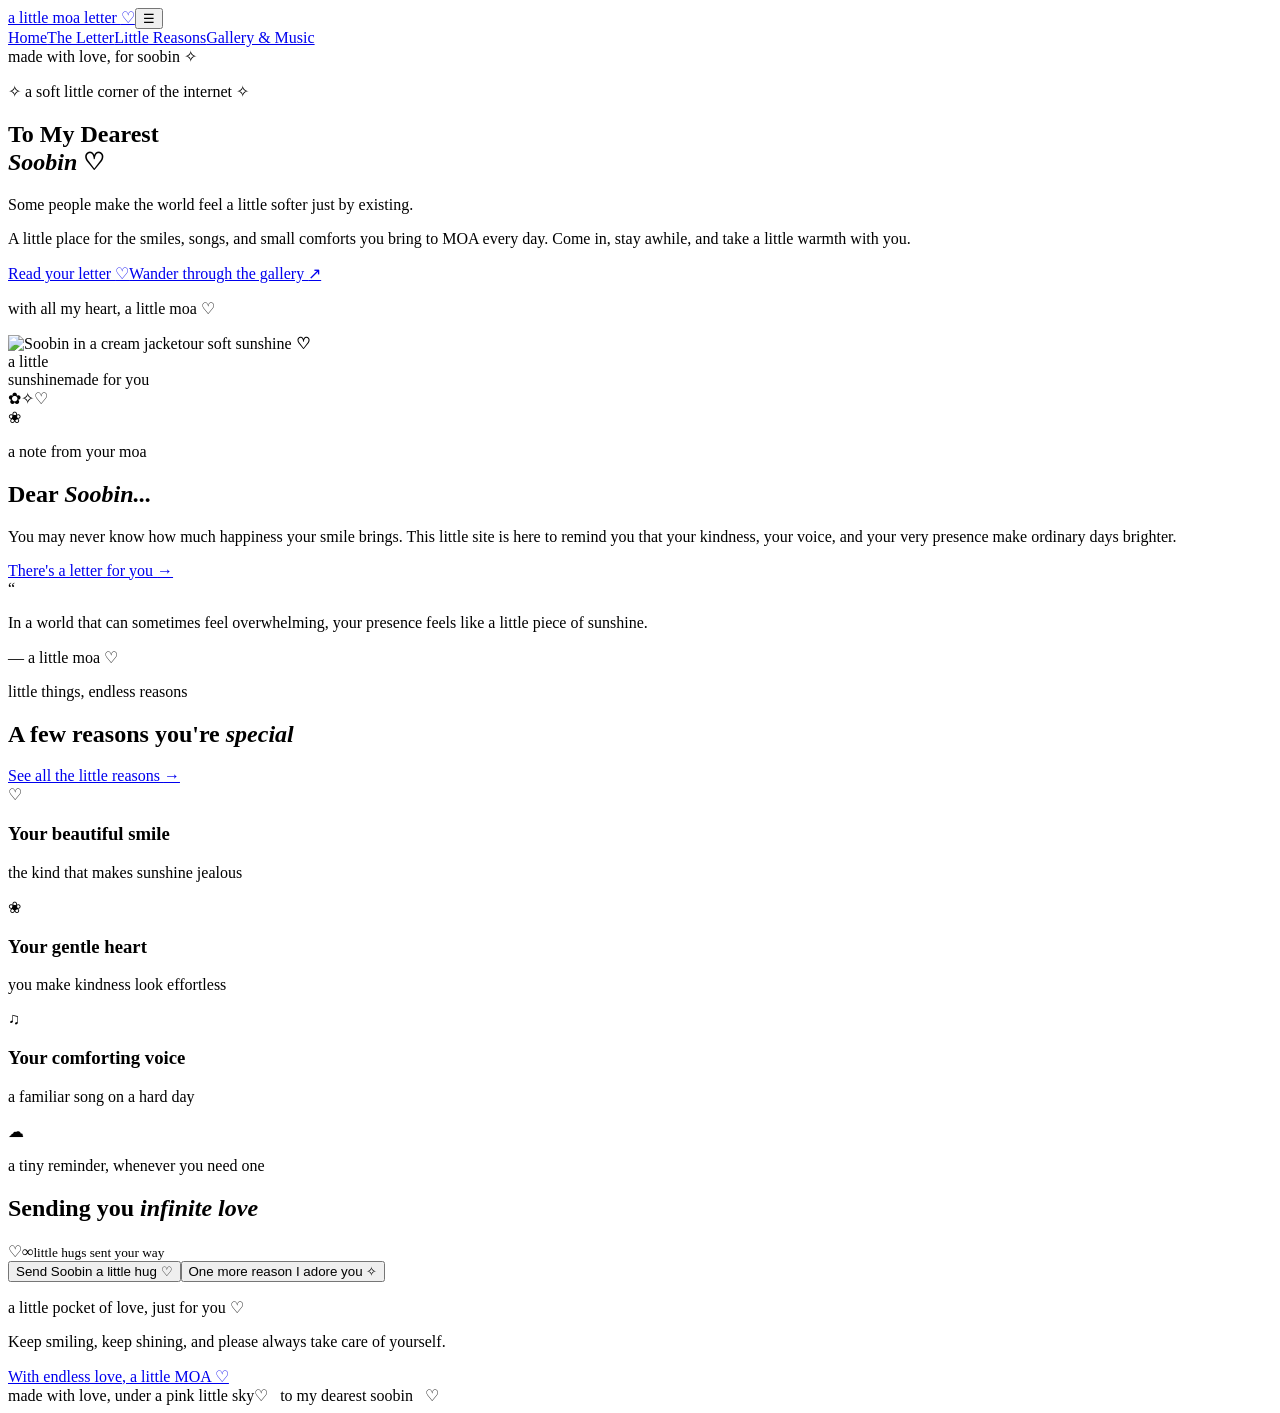
==== index.html @ 0f7c6b86 "Add index.html for Soobin site" ====
<!doctype html>
<html lang="en">
<head>
  <meta charset="utf-8"><meta name="viewport" content="width=device-width, initial-scale=1"><meta name="theme-color" content="#fff8f5">
  <meta name="description" content="A dreamy little corner made with love for Choi Soobin of TXT."><title>To My Dearest Soobin ♡</title>
  <link rel="preconnect" href="https://fonts.googleapis.com"><link rel="preconnect" href="https://fonts.gstatic.com" crossorigin>
  <link href="https://fonts.googleapis.com/css2?family=DM+Sans:wght@400;500;600;700&family=Playfair+Display:ital,wght@0,500;0,600;0,700;1,500;1,600&family=Sacramento&display=swap" rel="stylesheet"><link rel="stylesheet" href="styles.css">
</head>
<body>
  <div class="ambient-stars" aria-hidden="true"></div><div class="floaties" aria-hidden="true"></div>
  <header class="site-header"><a class="wordmark" href="index.html">a little moa letter <span>♡</span></a><button class="menu-toggle" aria-label="Open menu" aria-expanded="false">☰</button><nav class="main-nav"><a class="active" href="index.html">Home</a><a href="letter.html">The Letter</a><a href="reasons.html">Little Reasons</a><a href="gallery.html">Gallery & Music</a></nav><span class="header-note">made with love, for soobin ✧</span></header>
  <main>
    <section class="home-hero">
      <div class="hero-copy reveal"><p class="eyebrow"><span>✧</span> a soft little corner of the internet <span>✧</span></p><h1>To My Dearest<br><em>Soobin</em> <span class="hero-heart">♡</span></h1><p class="hero-lede">Some people make the world feel a little softer just by existing.</p><p class="hero-body">A little place for the smiles, songs, and small comforts you bring to MOA every day. Come in, stay awhile, and take a little warmth with you.</p><div class="hero-actions"><a class="button button-rose" href="letter.html">Read your letter <span>♡</span></a><a class="text-link" href="gallery.html">Wander through the gallery <span>↗</span></a></div><p class="hero-signature">with all my heart, <span>a little moa ♡</span></p></div>
      <div class="hero-art reveal"><div class="hero-halo"></div><div class="hero-photo-frame"><img src="assets/soobin-portrait.png" alt="Soobin in a cream jacket"><span class="frame-caption">our soft sunshine <b>♡</b></span></div><span class="sticker sticker-top">a little<br>sunshine</span><span class="sticker sticker-bottom">made for you<br>✿</span><span class="hero-orbit orbit-one">✧</span><span class="hero-orbit orbit-two">♡</span></div>
      <span class="hero-flower">❀</span>
    </section>

    <section class="welcome-strip"><div><p class="eyebrow">a note from your moa</p><h2>Dear <em>Soobin...</em></h2><p>You may never know how much happiness your smile brings. This little site is here to remind you that your kindness, your voice, and your very presence make ordinary days brighter.</p><a class="under-link" href="letter.html">There's a letter for you <span>→</span></a></div><div class="strip-aside"><span class="quote-mark">“</span><p>In a world that can sometimes feel overwhelming, your presence feels like a little piece of sunshine.</p><span class="quote-by">— a little moa ♡</span></div></section>

    <section class="home-reasons"><div class="section-heading reveal"><p class="eyebrow">little things, endless reasons</p><h2>A few reasons you're <em>special</em></h2><a class="under-link" href="reasons.html">See all the little reasons <span>→</span></a></div><div class="reason-preview"><article class="reason-card reveal"><span class="reason-icon">♡</span><h3>Your beautiful smile</h3><p>the kind that makes sunshine jealous</p></article><article class="reason-card reveal"><span class="reason-icon blue">❀</span><h3>Your gentle heart</h3><p>you make kindness look effortless</p></article><article class="reason-card reveal"><span class="reason-icon lilac">♫</span><h3>Your comforting voice</h3><p>a familiar song on a hard day</p></article></div></section>

    <section class="hug-section"><div class="hug-panel reveal"><span class="hug-cloud">☁</span><p class="eyebrow">a tiny reminder, whenever you need one</p><h2>Sending you <em>infinite love</em></h2><div class="love-counter"><span>♡</span><strong id="loveCount">∞</strong><small>little hugs sent your way</small></div><div class="hug-actions"><button class="button button-rose" id="hugButton">Send Soobin a little hug <span>♡</span></button><button class="button button-outline" id="reasonButton">One more reason I adore you <span>✧</span></button></div><p class="surprise-message" id="surpriseMessage" aria-live="polite">a little pocket of love, just for you ♡</p></div></section>
    <section class="closing-note"><p>Keep smiling, keep shining, and please always take care of yourself.</p><a href="letter.html" class="script-link">With endless love, a little MOA ♡</a></section>
  </main>
  <footer class="site-footer"><span>made with love, under a pink little sky</span><span>♡ &nbsp; to my dearest soobin &nbsp; ♡</span></footer><div class="toast" role="status" aria-live="polite"></div>
  <script src="script.js"></script>
</body></html>
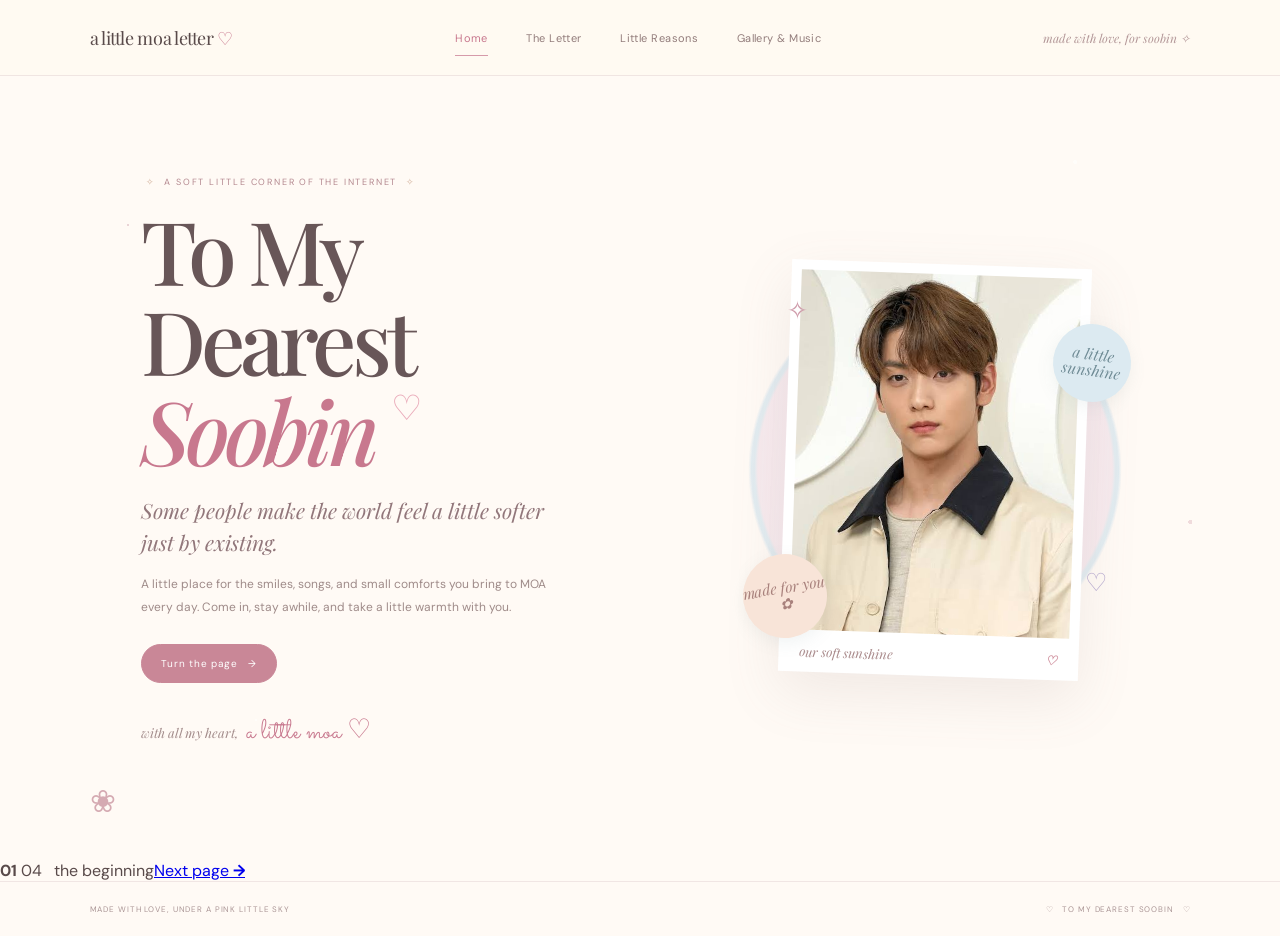
==== commit fcb6c643: "Make index.html part of sequential page flow" ====
--- a/index.html
+++ b/index.html
@@ -9,19 +9,14 @@
 <body>
   <div class="ambient-stars" aria-hidden="true"></div><div class="floaties" aria-hidden="true"></div>
   <header class="site-header"><a class="wordmark" href="index.html">a little moa letter <span>♡</span></a><button class="menu-toggle" aria-label="Open menu" aria-expanded="false">☰</button><nav class="main-nav"><a class="active" href="index.html">Home</a><a href="letter.html">The Letter</a><a href="reasons.html">Little Reasons</a><a href="gallery.html">Gallery & Music</a></nav><span class="header-note">made with love, for soobin ✧</span></header>
-  <main>
+  <main class="home-page">
     <section class="home-hero">
-      <div class="hero-copy reveal"><p class="eyebrow"><span>✧</span> a soft little corner of the internet <span>✧</span></p><h1>To My Dearest<br><em>Soobin</em> <span class="hero-heart">♡</span></h1><p class="hero-lede">Some people make the world feel a little softer just by existing.</p><p class="hero-body">A little place for the smiles, songs, and small comforts you bring to MOA every day. Come in, stay awhile, and take a little warmth with you.</p><div class="hero-actions"><a class="button button-rose" href="letter.html">Read your letter <span>♡</span></a><a class="text-link" href="gallery.html">Wander through the gallery <span>↗</span></a></div><p class="hero-signature">with all my heart, <span>a little moa ♡</span></p></div>
+      <div class="hero-copy reveal"><p class="eyebrow"><span>✧</span> a soft little corner of the internet <span>✧</span></p><h1>To My Dearest<br><em>Soobin</em> <span class="hero-heart">♡</span></h1><p class="hero-lede">Some people make the world feel a little softer just by existing.</p><p class="hero-body">A little place for the smiles, songs, and small comforts you bring to MOA every day. Come in, stay awhile, and take a little warmth with you.</p><div class="hero-actions"><a class="button button-rose" href="letter.html">Turn the page <span>→</span></a></div><p class="hero-signature">with all my heart, <span>a little moa ♡</span></p></div>
       <div class="hero-art reveal"><div class="hero-halo"></div><div class="hero-photo-frame"><img src="assets/soobin-portrait.png" alt="Soobin in a cream jacket"><span class="frame-caption">our soft sunshine <b>♡</b></span></div><span class="sticker sticker-top">a little<br>sunshine</span><span class="sticker sticker-bottom">made for you<br>✿</span><span class="hero-orbit orbit-one">✧</span><span class="hero-orbit orbit-two">♡</span></div>
       <span class="hero-flower">❀</span>
     </section>
 
-    <section class="welcome-strip"><div><p class="eyebrow">a note from your moa</p><h2>Dear <em>Soobin...</em></h2><p>You may never know how much happiness your smile brings. This little site is here to remind you that your kindness, your voice, and your very presence make ordinary days brighter.</p><a class="under-link" href="letter.html">There's a letter for you <span>→</span></a></div><div class="strip-aside"><span class="quote-mark">“</span><p>In a world that can sometimes feel overwhelming, your presence feels like a little piece of sunshine.</p><span class="quote-by">— a little moa ♡</span></div></section>
-
-    <section class="home-reasons"><div class="section-heading reveal"><p class="eyebrow">little things, endless reasons</p><h2>A few reasons you're <em>special</em></h2><a class="under-link" href="reasons.html">See all the little reasons <span>→</span></a></div><div class="reason-preview"><article class="reason-card reveal"><span class="reason-icon">♡</span><h3>Your beautiful smile</h3><p>the kind that makes sunshine jealous</p></article><article class="reason-card reveal"><span class="reason-icon blue">❀</span><h3>Your gentle heart</h3><p>you make kindness look effortless</p></article><article class="reason-card reveal"><span class="reason-icon lilac">♫</span><h3>Your comforting voice</h3><p>a familiar song on a hard day</p></article></div></section>
-
-    <section class="hug-section"><div class="hug-panel reveal"><span class="hug-cloud">☁</span><p class="eyebrow">a tiny reminder, whenever you need one</p><h2>Sending you <em>infinite love</em></h2><div class="love-counter"><span>♡</span><strong id="loveCount">∞</strong><small>little hugs sent your way</small></div><div class="hug-actions"><button class="button button-rose" id="hugButton">Send Soobin a little hug <span>♡</span></button><button class="button button-outline" id="reasonButton">One more reason I adore you <span>✧</span></button></div><p class="surprise-message" id="surpriseMessage" aria-live="polite">a little pocket of love, just for you ♡</p></div></section>
-    <section class="closing-note"><p>Keep smiling, keep shining, and please always take care of yourself.</p><a href="letter.html" class="script-link">With endless love, a little MOA ♡</a></section>
+    <nav class="page-turn" aria-label="Page sequence"><span><strong>01</strong> <i></i> 04 &nbsp; the beginning</span><a href="letter.html">Next page <b>→</b></a></nav>
   </main>
   <footer class="site-footer"><span>made with love, under a pink little sky</span><span>♡ &nbsp; to my dearest soobin &nbsp; ♡</span></footer><div class="toast" role="status" aria-live="polite"></div>
   <script src="script.js"></script>
--- a/styles.css
+++ b/styles.css
@@ -0,0 +1,3 @@
+:root{--ink:#594a4a;--rose:#c8788e;--pink:#e9a9b8;--muted:#9f8887;--cream:#fffaf5;--paper:#fffdfb;--blue:#dceaf1;--lav:#eeeaf5;--line:#f1dfe0;--serif:'Playfair Display',Georgia,serif;--script:'Sacramento',cursive;--sans:'DM Sans',sans-serif}*{box-sizing:border-box}html{scroll-behavior:smooth;scroll-padding-top:85px}body{margin:0;color:var(--ink);font-family:var(--sans);background:var(--cream);overflow-x:hidden}button,a{-webkit-tap-highlight-color:transparent}button{font:inherit}.ambient-stars{position:fixed;inset:0;z-index:-1;pointer-events:none;opacity:.54;background-image:radial-gradient(1px 1px at 10% 25%,#d8b4bd 99%,transparent),radial-gradient(2px 2px at 84% 18%,#fff 99%,transparent),radial-gradient(1px 1px at 72% 74%,#d0c9de 99%,transparent),radial-gradient(1px 1px at 20% 80%,#fff 99%,transparent),radial-gradient(2px 2px at 93% 58%,#e4c0c8 99%,transparent)}.site-header{height:76px;position:sticky;top:0;z-index:20;display:flex;align-items:center;justify-content:space-between;padding:0 clamp(22px,7vw,110px);background:#fffaf2eF;border-bottom:1px solid #f0e5e2;backdrop-filter:blur(14px)}.wordmark{font:18px var(--serif);letter-spacing:-.02em;color:var(--ink);text-decoration:none;white-space:nowrap}.wordmark span{color:var(--rose)}.main-nav{display:flex;align-items:center;gap:clamp(16px,3vw,42px)}.main-nav a{position:relative;text-decoration:none;color:#927c7b;font-size:11px;letter-spacing:.04em;padding:30px 0;transition:color .2s}.main-nav a:hover,.main-nav a.active{color:var(--rose)}.main-nav a.active:after{content:'';position:absolute;bottom:19px;left:0;right:0;height:1px;background:#d69aaa}.header-note{font:italic 12px var(--serif);color:#b39798;white-space:nowrap}.menu-toggle{display:none;border:0;background:none;color:#94747c;font-size:20px}.eyebrow{font-size:9px;letter-spacing:.2em;text-transform:uppercase;color:#b4888f;margin:0 0 17px}.eyebrow span{color:#d2b19b;margin:0 5px}h1,h2,h3,p{margin-top:0}.home-hero{min-height:630px;max-width:1300px;margin:auto;padding:100px clamp(26px,11vw,155px) 95px;display:grid;grid-template-columns:1.1fr .9fr;align-items:center;gap:clamp(30px,7vw,100px);position:relative;overflow:hidden}.hero-copy{position:relative;z-index:2}.hero-copy h1{font:500 clamp(54px,7vw,88px)/1.02 var(--serif);letter-spacing:-.055em;color:#685658;margin:0 0 21px}.hero-copy h1 em{font-weight:500;color:var(--rose)}.hero-heart{font:35px var(--sans);color:var(--pink);vertical-align:top}.hero-lede{font:italic clamp(17px,2vw,21px)/1.5 var(--serif);color:#92777b;max-width:440px;margin:0 0 15px}.hero-body{font-size:12px;line-height:1.9;color:#9f8b89;max-width:420px}.hero-actions{display:flex;align-items:center;gap:24px;flex-wrap:wrap;margin-top:25px}.button{display:inline-flex;align-items:center;justify-content:center;gap:10px;text-decoration:none;border-radius:99px;padding:12px 19px;font-size:10px;letter-spacing:.07em;cursor:pointer;transition:transform .2s,box-shadow .2s,background .2s}.button:hover{transform:translateY(-2px);box-shadow:0 9px 20px #9b727422}.button-rose{background:#c98797;border:1px solid #c98797;color:white}.button-outline{background:#fffaf7;border:1px solid #e7cfd4;color:#95777d}.text-link,.under-link{color:#987c80;text-decoration:none;font-size:10px;letter-spacing:.04em;border-bottom:1px solid #dcc7c9;padding-bottom:4px}.text-link span,.under-link span{color:#c8788e;margin-left:7px}.hero-signature{font:italic 13px var(--serif);color:#a48d8c;margin-top:30px}.hero-signature span{font:27px var(--script);color:#c8788e;margin-left:5px}.hero-art{position:relative;min-height:430px;display:grid;place-items:center}.hero-halo{position:absolute;width:min(36vw,440px);height:min(36vw,440px);min-width:310px;min-height:310px;border-radius:50%;background:radial-gradient(circle,#f7e7eb 0,#f6e8ed 57%,#dfeaf0 58%,#dfeaf0 59%,transparent 60%);opacity:.9}.hero-photo-frame{position:relative;width:min(300px,75%);background:#fff;padding:10px 10px 0;box-shadow:0 20px 55px #90767a20;transform:rotate(2deg)}.hero-photo-frame img{width:100%;height:360px;object-fit:cover;object-position:center 22%;display:block}.frame-caption{height:42px;display:flex;justify-content:space-between;align-items:center;padding:0 11px;color:#a98a8b;font:italic 13px var(--serif)}.frame-caption b{color:#d296a3}.sticker{position:absolute;z-index:2;display:grid;place-content:center;text-align:center;border-radius:50%;font:italic 15px/1.05 var(--serif);box-shadow:0 5px 17px #6f90911b}.sticker-top{right:2%;top:16%;width:78px;height:78px;background:#dceaf1;color:#708c96;transform:rotate(8deg)}.sticker-bottom{bottom:11%;left:3%;width:84px;height:84px;background:#f8e4d8;color:#a8817c;transform:rotate(-9deg)}.hero-orbit{position:absolute;font-size:25px;color:#cf9baa}.orbit-one{top:9%;left:14%}.orbit-two{right:8%;bottom:20%;color:#b2a5cb}.hero-flower{position:absolute;bottom:38px;left:7%;font-size:31px;color:#d5aab2}.welcome-strip{display:grid;grid-template-columns:1.1fr .9fr;gap:clamp(30px,9vw,140px);align-items:center;padding:85px clamp(26px,15vw,210px);background:#f8edf0}.welcome-strip h2{font:500 clamp(39px,5vw,54px) var(--serif);margin:0 0 12px}.welcome-strip h2 em,.section-heading h2 em,.hug-panel h2 em,.playlist-intro h2 em{font-weight:500;color:var(--rose)}.welcome-strip>div:first-child>p:not(.eyebrow){font:italic 15px/1.8 var(--serif);color:#927f80;max-width:520px}.under-link{display:inline-block;margin-top:8px}.strip-aside{max-width:400px;border-left:1px solid #dfbdc5;padding:11px 0 11px 27px;position:relative}.quote-mark{font:55px var(--serif);color:#d4a1ad;line-height:.5}.strip-aside p{font:italic 20px/1.55 var(--serif);color:#836e72;margin:7px 0 12px}.quote-by{font:italic 12px var(--serif);color:#ad8d91}.home-reasons{padding:100px clamp(26px,12vw,170px) 110px;max-width:1400px;margin:auto}.section-heading{text-align:center;margin-bottom:38px}.section-heading h2{font:500 clamp(36px,4.8vw,52px) var(--serif);margin:0 0 9px}.section-heading .under-link{margin-top:9px}.reason-preview{display:grid;grid-template-columns:repeat(3,1fr);gap:16px}.reason-card{background:#fffdfb;border:1px solid #f1e6e3;padding:30px 20px 26px;text-align:center;min-height:170px;transition:transform .3s,box-shadow .3s}.reason-card:hover{transform:translateY(-5px);box-shadow:0 15px 35px #997d8015}.reason-icon{display:grid;place-items:center;margin:0 auto 14px;width:38px;height:38px;border-radius:50%;background:#fbecf0;color:#c58392;font-size:18px}.reason-icon.blue{background:#eaf2f4;color:#89a9b1}.reason-icon.lilac{background:#f0edf6;color:#a296bd}.reason-icon.peach{background:#fbefe7;color:#c5917d}.reason-card h3,.reason-card h2{font:500 19px var(--serif);margin:0 0 8px}.reason-card p{font-size:11px;line-height:1.6;color:#a48e8e;margin:0}.hug-section{padding:18px clamp(22px,10vw,145px) 96px}.hug-panel{position:relative;text-align:center;background:#f6e8eb;padding:62px 24px 48px;overflow:hidden;max-width:1100px;margin:auto}.hug-panel:before,.hug-panel:after{content:'✧';position:absolute;color:#d0a6ad;font-size:24px;top:27px;left:12%}.hug-panel:after{content:'♡';left:auto;right:13%;top:auto;bottom:30px}.hug-cloud{position:absolute;top:15px;right:30%;font-size:25px;color:#b4cbd3;opacity:.75}.hug-panel h2{font:500 clamp(36px,4.8vw,52px) var(--serif);margin:0 0 18px}.love-counter{display:flex;align-items:center;justify-content:center;gap:10px;color:#a38083}.love-counter>span{color:#d893a2;font-size:20px}.love-counter strong{font:italic 23px var(--serif);color:#b56e80}.love-counter small{font:italic 12px var(--serif)}.hug-actions{display:flex;justify-content:center;flex-wrap:wrap;gap:10px;margin-top:22px}.surprise-message{min-height:20px;margin:17px 0 0;font:italic 15px var(--serif);color:#997c80}.closing-note{text-align:center;padding:45px 20px 72px;background:#fffaf5}.closing-note>p{font:italic 18px var(--serif);color:#8e777b;margin-bottom:7px}.script-link{font:30px var(--script);color:#bd7c8b;text-decoration:none}.site-footer{display:flex;justify-content:space-between;padding:22px clamp(22px,7vw,110px);border-top:1px solid #f1e6e4;background:#fffaf5;color:#ab9696;font-size:8px;letter-spacing:.11em;text-transform:uppercase}.inner-page{max-width:1120px;margin:0 auto;padding:80px clamp(22px,7vw,90px) 100px;min-height:calc(100vh - 140px)}.page-intro{text-align:center;margin:0 auto 42px}.page-intro .eyebrow{margin-bottom:12px}.page-intro h1{font:500 clamp(40px,5.5vw,62px)/1.1 var(--serif);letter-spacing:-.04em;color:#685658;margin:0 0 10px}.page-intro h1 em{font-weight:500;color:var(--rose)}.page-intro>p:last-child{font:italic 14px var(--serif);color:#a38b8d;margin:0}.letter-page{max-width:1000px}.letter-paper{max-width:800px;margin:0 auto;background:#fffdfb;padding:53px clamp(35px,8vw,95px) 57px;position:relative;box-shadow:0 20px 60px #b8869415;border:1px solid #f5e8e6}.paper-border{position:absolute;inset:12px;border:1px solid #f5e9e5;pointer-events:none}.letter-meta{display:flex;justify-content:space-between;font-size:9px;letter-spacing:.13em;text-transform:uppercase;color:#b38c91;padding-bottom:17px;border-bottom:1px solid #f2e4e1;position:relative}.letter-copy{position:relative}.letter-copy p{font:italic 15px/1.9 var(--serif);color:#78686a;margin:17px 0}.letter-copy .letter-signoff{padding-top:5px}.letter-signoff span:first-child{display:inline-block;margin-top:8px}.letter-signoff .script-link{font-size:28px}.letter-stamp{position:absolute;right:38px;bottom:34px;border:1px solid #ecced4;width:58px;height:58px;border-radius:50%;display:grid;place-content:center;text-align:center;color:#cf9aa6;font:italic 11px var(--serif);transform:rotate(-12deg)}.letter-flower{position:absolute;left:31px;bottom:34px;color:#c5d2d5;font-size:22px}.page-next{max-width:800px;margin:28px auto 0;display:flex;align-items:center;justify-content:space-between;color:#ad9294;font:italic 12px var(--serif)}.reasons-page{max-width:1160px}.reasons-grid{display:grid;grid-template-columns:repeat(3,1fr);gap:15px}.reasons-grid .reason-card{min-height:205px;padding:31px 22px}.reasons-grid .reason-card h2{font-size:20px}.reasons-grid .reason-card p{max-width:250px;margin:auto;font-size:12px}.reasons-surprise{margin:45px auto 0;text-align:center;background:#f8edf0;padding:26px 20px;max-width:660px}.reasons-surprise>span{font-size:23px;color:#ce9aa5}.reasons-surprise p{font:italic 16px var(--serif);color:#907a7e;margin:8px 0 15px}.reasons-page .page-next{margin-top:38px}.gallery-page{max-width:1200px}.gallery-page .page-intro{margin-bottom:38px}.gallery-grid{max-width:940px;margin:auto;display:grid;grid-template-columns:1fr .83fr 1fr;align-items:center;gap:50px}.polaroid{margin:0;background:#fff;padding:12px 12px 0;box-shadow:0 16px 30px #705c5b1c;position:relative}.polaroid-tall{transform:rotate(-4deg);margin-top:10px}.polaroid-mid{transform:rotate(3deg);margin-top:-45px}.polaroid-short{transform:rotate(-2deg);margin-top:28px}.polaroid-image{height:290px;overflow:hidden;background:#f6e7e9}.polaroid img{width:100%;height:100%;object-fit:cover;display:block;transition:transform .7s}.polaroid:hover img{transform:scale(1.04)}.polaroid-tall img{object-position:center 30%}.polaroid-mid img{object-position:center 26%}.polaroid-short img{object-position:center 25%}.polaroid figcaption{height:47px;display:flex;justify-content:space-between;align-items:center;padding:0 5px;color:#8d7778;font:italic 14px var(--serif)}.polaroid figcaption span{color:#d296a3}.tape{position:absolute;top:-10px;left:40%;width:60px;height:20px;background:#edd4d080;transform:rotate(-4deg)}.image-credit{text-align:center;font:italic 11px var(--serif);color:#aa9291;margin:27px 0 0}.playlist-section{display:grid;grid-template-columns:.85fr 1fr;gap:85px;align-items:center;padding:100px 0 30px;max-width:940px;margin:auto}.playlist-intro{position:relative}.playlist-intro h2{font:500 clamp(38px,4.5vw,54px)/1.1 var(--serif);letter-spacing:-.04em;margin:0 0 17px}.playlist-intro>p:not(.eyebrow){font-size:12px;line-height:1.9;color:#9e8989;max-width:330px}.playlist-flower{position:absolute;font-size:30px;right:13%;bottom:20px;color:#d5adb5}.player-card{background:#fff;border:1px solid #f2e5e4;padding:23px 26px 19px;box-shadow:0 20px 55px #917b7914}.player-top{display:flex;justify-content:space-between;font-size:8px;text-transform:uppercase;letter-spacing:.13em;color:#ae9293;border-bottom:1px solid #f3e9e7;padding-bottom:14px}.now-playing{display:flex;gap:17px;align-items:center;padding:19px 0 12px}.album-art{height:84px;width:84px;flex:none;background:linear-gradient(145deg,#f8dce3,#cce1e9);display:flex;flex-direction:column;align-items:center;justify-content:center;color:#fff;border-radius:2px;box-shadow:0 7px 15px #b69d9c30}.album-art span{font-size:13px}.album-art b{font:italic 16px/1.05 var(--serif);text-align:center}.now-label{font-size:8px;letter-spacing:.13em;text-transform:uppercase;color:#b89999;margin:0 0 6px}.now-playing h3{font:500 22px var(--serif);margin:0 0 5px}.now-playing div:last-child>p:last-child{font-size:8px;letter-spacing:.12em;color:#a48e8e;margin:0}.player-controls{display:flex;justify-content:center;align-items:center;gap:25px;padding:8px 0}.player-controls button{border:0;background:none;color:#a17d82;font:27px var(--serif);cursor:pointer}.player-controls .play-button{height:36px;width:36px;border-radius:50%;background:#f3dce2;color:#9e6877;font:13px var(--sans)}.volume{margin-left:auto;color:#b39b9c;font-size:16px}.track-list{list-style:none;padding:0;margin:8px 0 0;border-top:1px solid #f4e9e7}.track-list li{display:flex;align-items:center;justify-content:space-between;padding:10px 2px;border-bottom:1px solid #f6efed;color:#887476;font-size:10px;cursor:pointer;transition:color .2s}.track-list li:hover,.track-list li.active{color:#c8788e}.track-list small{color:#b9a4a3;font-size:9px}.player-foot{text-align:center;color:#b69d9e;font:italic 9px var(--serif);margin:12px 0 0}.gallery-page .page-next{margin-top:54px}.toast{position:fixed;bottom:24px;left:50%;transform:translate(-50%,20px);background:#fffdfb;border:1px solid #eedcdf;color:#a46f7c;padding:12px 20px;border-radius:99px;box-shadow:0 9px 25px #85666825;font:italic 14px var(--serif);opacity:0;pointer-events:none;transition:all .3s;z-index:40}.toast.show{opacity:1;transform:translate(-50%,0)}.floaties{position:fixed;inset:0;pointer-events:none;z-index:30;overflow:hidden}.floaty{position:absolute;bottom:-40px;animation:floatUp var(--duration,5s) ease-out forwards;opacity:0;color:var(--float-color,#d996a5);font-size:var(--size,18px);text-shadow:0 2px 7px #d990a333}@keyframes floatUp{0%{transform:translateY(0) rotate(0);opacity:0}15%{opacity:.9}85%{opacity:.7}100%{transform:translateY(-105vh) rotate(35deg);opacity:0}}.reveal{opacity:0;transform:translateY(18px);transition:opacity .7s ease,transform .7s ease}.reveal.visible{opacity:1;transform:translateY(0)}
+@media(max-width:900px){.site-header{padding:0 5vw}.header-note{display:none}.home-hero{padding:78px 8vw;gap:25px}.hero-art{min-height:380px}.hero-photo-frame img{height:325px}.gallery-grid{gap:25px}.polaroid-image{height:250px}.playlist-section{gap:40px}.inner-page{padding-top:65px}}@media(max-width:650px){.site-header{height:64px;padding:0 6vw}.wordmark{font-size:16px}.menu-toggle{display:block}.main-nav{display:none;position:absolute;top:63px;left:0;right:0;padding:12px 7vw 20px;background:#fffaf5;box-shadow:0 14px 25px #81666a16;flex-direction:column;gap:0;align-items:stretch}.main-nav.open{display:flex}.main-nav a{padding:13px 0;border-bottom:1px solid #f1e6e4;font-size:12px}.main-nav a.active:after{display:none}.home-hero{min-height:unset;grid-template-columns:1fr;padding:65px 8vw 72px;text-align:center;gap:28px}.hero-copy h1{font-size:clamp(51px,14vw,68px)}.hero-lede,.hero-body{margin-left:auto;margin-right:auto}.hero-actions{justify-content:center;gap:16px}.hero-signature{margin-top:21px}.hero-art{min-height:350px;grid-row:1}.hero-halo{width:320px;height:320px;min-width:0;min-height:0}.hero-photo-frame{width:230px}.hero-photo-frame img{height:275px}.sticker-top{right:4%;top:11%;width:68px;height:68px;font-size:13px}.sticker-bottom{left:4%;bottom:8%;width:70px;height:70px;font-size:13px}.welcome-strip{grid-template-columns:1fr;padding:62px 9vw;gap:35px}.welcome-strip>div:first-child{text-align:center}.strip-aside{margin:auto}.home-reasons{padding:70px 7vw}.reason-preview{grid-template-columns:1fr;gap:10px}.reason-preview .reason-card{min-height:0;padding:20px}.hug-section{padding:0 6vw 65px}.hug-panel{padding:55px 18px 42px}.hug-actions{flex-direction:column;align-items:center}.hug-actions .button{width:min(100%,310px)}.site-footer{padding:18px 6vw;gap:10px;align-items:center;font-size:7px}.site-footer span:last-child{text-align:right}.inner-page{padding:57px 6vw 75px}.page-intro{margin-bottom:32px}.letter-paper{padding:40px 27px 48px}.letter-meta{font-size:7px}.letter-copy p{font-size:14px;line-height:1.75;margin:14px 0}.letter-stamp{width:45px;height:45px;right:18px;bottom:17px;font-size:9px}.letter-flower{left:16px;bottom:18px;font-size:18px}.page-next{gap:12px;font-size:10px}.page-next .button{white-space:nowrap;padding:10px 13px;font-size:8px}.reasons-grid{grid-template-columns:repeat(2,1fr);gap:10px}.reasons-grid .reason-card{padding:22px 12px;min-height:180px}.reasons-grid .reason-card h2{font-size:16px}.reasons-grid .reason-card p{font-size:10px}.reasons-surprise{margin-top:28px}.gallery-grid{grid-template-columns:1fr 1fr;gap:22px 17px}.polaroid-image{height:205px}.polaroid{padding:8px 8px 0}.polaroid figcaption{height:39px;font-size:11px}.polaroid-mid{margin-top:22px}.polaroid-short{grid-column:1/3;width:63%;justify-self:center;margin-top:-6px}.polaroid-short .polaroid-image{height:230px}.playlist-section{grid-template-columns:1fr;gap:25px;padding-top:70px}.playlist-intro{text-align:center}.playlist-intro>p:not(.eyebrow){margin:0 auto}.playlist-flower{right:7%;bottom:-15px}.player-card{padding:19px}.gallery-page .page-next{margin-top:35px}}@media(prefers-reduced-motion:reduce){*,*:before,*:after{scroll-behavior:auto!important;animation-duration:.01ms!important;animation-iteration-count:1!important;transition-duration:.01ms!important}.reveal{opacity:1;transform:none}}
+
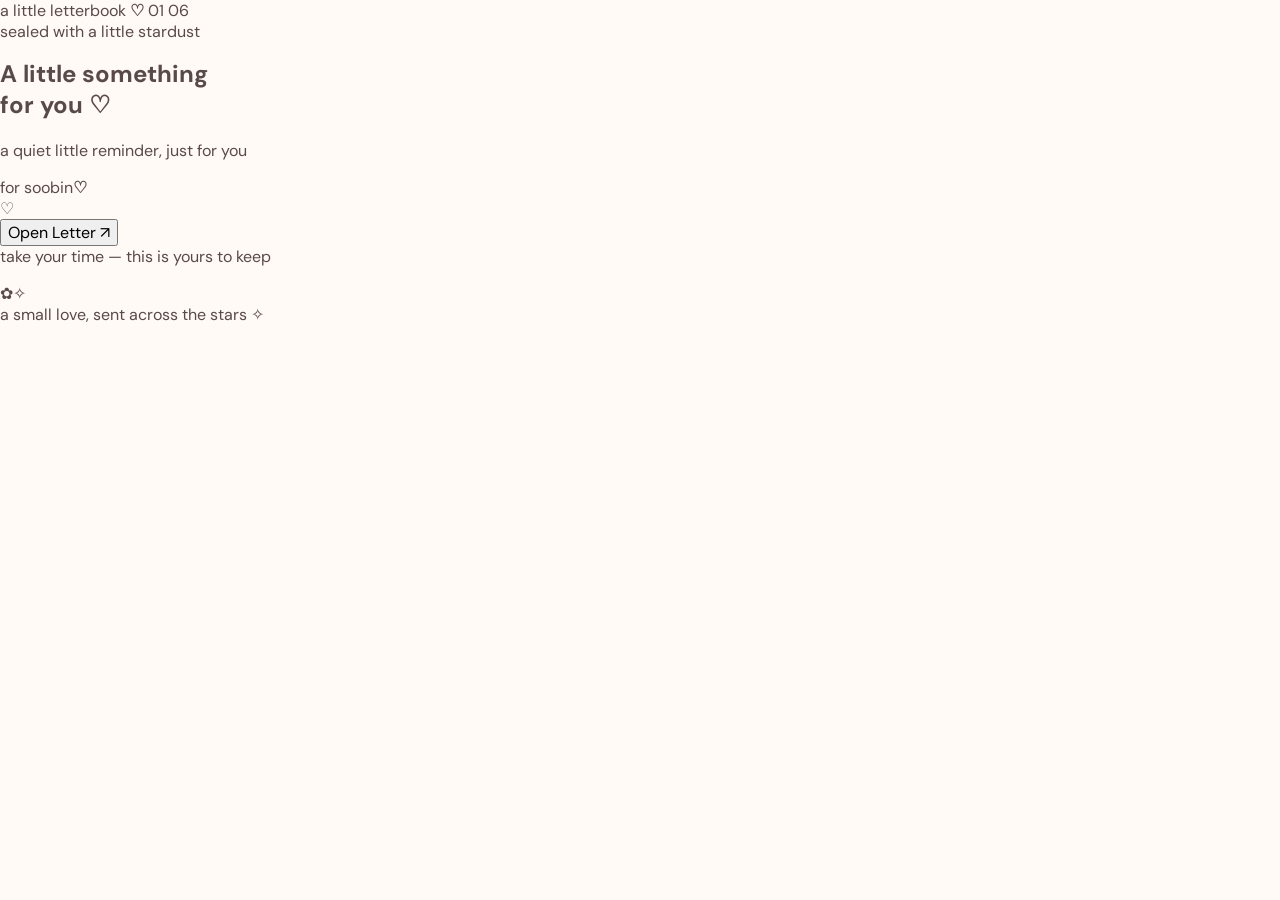
==== commit 2773c079: "Create six-page letterbook: index.html" ====
--- a/index.html
+++ b/index.html
@@ -1,24 +1,140 @@
 <!doctype html>
 <html lang="en">
 <head>
-  <meta charset="utf-8"><meta name="viewport" content="width=device-width, initial-scale=1"><meta name="theme-color" content="#fff8f5">
-  <meta name="description" content="A dreamy little corner made with love for Choi Soobin of TXT."><title>To My Dearest Soobin ♡</title>
-  <link rel="preconnect" href="https://fonts.googleapis.com"><link rel="preconnect" href="https://fonts.gstatic.com" crossorigin>
-  <link href="https://fonts.googleapis.com/css2?family=DM+Sans:wght@400;500;600;700&family=Playfair+Display:ital,wght@0,500;0,600;0,700;1,500;1,600&family=Sacramento&display=swap" rel="stylesheet"><link rel="stylesheet" href="styles.css">
+  <meta charset="utf-8">
+  <meta name="viewport" content="width=device-width, initial-scale=1, viewport-fit=cover">
+  <meta name="theme-color" content="#f9edf1">
+  <meta name="description" content="A little six-page love letter for Soobin, made with love by a MOA.">
+  <title>A Little Letterbook for Soobin ♡</title>
+  <link rel="preconnect" href="https://fonts.googleapis.com">
+  <link rel="preconnect" href="https://fonts.gstatic.com" crossorigin>
+  <link href="https://fonts.googleapis.com/css2?family=DM+Sans:wght@400;500;600&family=Playfair+Display:ital,wght@0,500;0,600;1,500;1,600&family=Sacramento&display=swap" rel="stylesheet">
+  <link rel="stylesheet" href="styles.css">
 </head>
 <body>
-  <div class="ambient-stars" aria-hidden="true"></div><div class="floaties" aria-hidden="true"></div>
-  <header class="site-header"><a class="wordmark" href="index.html">a little moa letter <span>♡</span></a><button class="menu-toggle" aria-label="Open menu" aria-expanded="false">☰</button><nav class="main-nav"><a class="active" href="index.html">Home</a><a href="letter.html">The Letter</a><a href="reasons.html">Little Reasons</a><a href="gallery.html">Gallery & Music</a></nav><span class="header-note">made with love, for soobin ✧</span></header>
-  <main class="home-page">
-    <section class="home-hero">
-      <div class="hero-copy reveal"><p class="eyebrow"><span>✧</span> a soft little corner of the internet <span>✧</span></p><h1>To My Dearest<br><em>Soobin</em> <span class="hero-heart">♡</span></h1><p class="hero-lede">Some people make the world feel a little softer just by existing.</p><p class="hero-body">A little place for the smiles, songs, and small comforts you bring to MOA every day. Come in, stay awhile, and take a little warmth with you.</p><div class="hero-actions"><a class="button button-rose" href="letter.html">Turn the page <span>→</span></a></div><p class="hero-signature">with all my heart, <span>a little moa ♡</span></p></div>
-      <div class="hero-art reveal"><div class="hero-halo"></div><div class="hero-photo-frame"><img src="assets/soobin-portrait.png" alt="Soobin in a cream jacket"><span class="frame-caption">our soft sunshine <b>♡</b></span></div><span class="sticker sticker-top">a little<br>sunshine</span><span class="sticker sticker-bottom">made for you<br>✿</span><span class="hero-orbit orbit-one">✧</span><span class="hero-orbit orbit-two">♡</span></div>
-      <span class="hero-flower">❀</span>
-    </section>
+  <main class="letterbook" id="letterbook">
+    <div class="sky-glow" aria-hidden="true"></div>
+    <div class="starfield" aria-hidden="true"></div>
+    <div class="floating-hearts" id="floatingHearts" aria-hidden="true"></div>
+    <header class="book-chrome">
+      <span class="book-mark">a little letterbook <b>♡</b></span>
+      <span class="page-count" id="pageCount">01 <i></i> 06</span>
+    </header>
 
-    <nav class="page-turn" aria-label="Page sequence"><span><strong>01</strong> <i></i> 04 &nbsp; the beginning</span><a href="letter.html">Next page <b>→</b></a></nav>
+    <div class="book-stage" id="bookStage" aria-live="polite">
+      <section class="book-page envelope-page active" id="page-1" aria-label="The Envelope">
+        <div class="cover-copy">
+          <p class="tiny-heading">sealed with a little stardust</p>
+          <h1>A little something<br>for you <span>♡</span></h1>
+          <p class="cover-note">a quiet little reminder, just for you</p>
+        </div>
+        <div class="envelope-wrap">
+          <div class="envelope-shadow"></div>
+          <div class="envelope" id="envelope" aria-hidden="true">
+            <div class="letter-slip"><span>for soobin</span><b>♡</b></div>
+            <div class="envelope-back"></div>
+            <div class="envelope-front"></div>
+            <div class="envelope-flap"></div>
+            <div class="wax-seal">♡</div>
+          </div>
+        </div>
+        <button class="primary-button open-button" id="openLetter">Open Letter <span>↗</span></button>
+        <p class="cover-footnote">take your time — this is yours to keep</p>
+        <span class="cover-flower flower-left">✿</span><span class="cover-flower flower-right">✧</span>
+      </section>
+
+      <section class="book-page paper-page" id="page-2" aria-label="The Beginning" aria-hidden="true" hidden>
+        <div class="paper-sheet">
+          <div class="paper-frame"></div><span class="paper-flower flower-top">❀</span><span class="paper-sparkle sparkle-side">✧</span>
+          <div class="paper-copy">
+            <p class="page-kicker">page one · the beginning</p>
+            <h2>Dear <em>Soobin,</em></h2>
+            <div class="handwriting">
+              <p>I hope this finds you in a soft, unhurried moment, with a warm drink nearby and nowhere you need to be for just a little while.</p>
+              <p>I made this tiny letterbook to leave a little warmth with you. Think of each page as a small pressed flower: a gentle thing to find on an ordinary day.</p>
+              <p>There is no need to read quickly. Turn the pages whenever you're ready. Every word was written with care, and with a grateful heart.</p>
+            </div>
+            <div class="letter-signature"><span>with a little love,</span><b>a MOA ♡</b></div>
+          </div>
+        </div>
+        <div class="page-controls"><button class="quiet-button" data-prev>← Previous Page</button><button class="next-button" data-next>Turn Page <span>→</span></button></div>
+      </section>
+
+      <section class="book-page paper-page" id="page-3" aria-label="My Feelings" aria-hidden="true" hidden>
+        <div class="paper-sheet paper-rose">
+          <div class="paper-frame"></div><span class="paper-flower flower-top">✿</span><span class="paper-sparkle sparkle-side">♡</span>
+          <div class="paper-copy">
+            <p class="page-kicker">page two · my feelings</p>
+            <h2>A little piece<br>of <em>sunshine</em></h2>
+            <div class="handwriting">
+              <p>You may never know how much happiness your smile brings. It has a lovely way of making a long day feel lighter, like someone opened the curtains and let morning in.</p>
+              <p>In a world that can sometimes feel overwhelming, your presence feels like a little piece of sunshine. Your gentle words, your laughter, and the care you show the people around you make the world feel kinder.</p>
+              <p>Even from far away, you make someone's ordinary days a little more beautiful. I hope you feel a bit of that love coming back to you today.</p>
+            </div>
+            <div class="letter-signature"><span>kept close, always</span><b>♡</b></div>
+          </div>
+        </div>
+        <div class="page-controls"><button class="quiet-button" data-prev>← Previous Page</button><button class="next-button" data-next>Turn Page <span>→</span></button></div>
+      </section>
+
+      <section class="book-page paper-page" id="page-4" aria-label="Things I Adore" aria-hidden="true" hidden>
+        <div class="paper-sheet paper-blue">
+          <div class="paper-frame"></div><span class="paper-flower flower-top">❀</span><span class="paper-sparkle sparkle-side">✧</span>
+          <div class="paper-copy reasons-copy">
+            <p class="page-kicker">page three · things i adore</p>
+            <h2>Little reasons,<br><em>endless love</em></h2>
+            <div class="adore-list">
+              <p><span>♡</span> Your beautiful, day-brightening smile</p>
+              <p><span>✿</span> Your gentle heart and thoughtful ways</p>
+              <p><span>♫</span> Your comforting voice and adorable laugh</p>
+              <p><span>✧</span> The kindness you bring to your leadership</p>
+              <p><span>☁</span> The happiness you give to MOA</p>
+            </div>
+            <p class="small-note">And a thousand little things I couldn't fit on one page.</p>
+            <div class="letter-signature"><span>every little thing matters</span><b>♡</b></div>
+          </div>
+        </div>
+        <div class="page-controls"><button class="quiet-button" data-prev>← Previous Page</button><button class="next-button" data-next>Turn Page <span>→</span></button></div>
+      </section>
+
+      <section class="book-page paper-page" id="page-5" aria-label="A Little Promise" aria-hidden="true" hidden>
+        <div class="paper-sheet paper-lilac">
+          <div class="paper-frame"></div><span class="paper-flower flower-top">✿</span><span class="paper-sparkle sparkle-side">✧</span>
+          <div class="paper-copy">
+            <p class="page-kicker">page four · a little promise</p>
+            <h2>Please remember<br><em>this</em></h2>
+            <div class="handwriting">
+              <p>You do not have to be perfect or bright every day to be cherished. You are already more than enough, exactly as you are — in the quiet moments, the tired moments, and every moment in between.</p>
+              <p>I hope you give yourself the same patience and warmth you so freely offer everyone else. Rest when you need to. Keep a little softness for yourself.</p>
+              <p>And when life feels heavy, may you remember there are people cheering for you sincerely, from wherever they are. Your happiness matters, too.</p>
+            </div>
+            <div class="letter-signature"><span>I'll keep cheering for you</span><b>a little MOA ♡</b></div>
+          </div>
+        </div>
+        <div class="page-controls"><button class="quiet-button" data-prev>← Previous Page</button><button class="next-button" data-next>Turn Page <span>→</span></button></div>
+      </section>
+
+      <section class="book-page paper-page final-page" id="page-6" aria-label="The Final Letter" aria-hidden="true" hidden>
+        <div class="paper-sheet paper-final">
+          <div class="paper-frame"></div><span class="paper-flower flower-top">❀</span><span class="paper-sparkle sparkle-side">♡</span>
+          <div class="paper-copy final-copy">
+            <p class="page-kicker">page five · until we meet again</p>
+            <h2>Dear <em>Soobin,</em></h2>
+            <div class="handwriting">
+              <p>If this little letterbook could give you anything, I hope it gives you a reminder of how loved and appreciated you are.</p>
+              <p>No matter how far away you are, you will always have a special place in my heart.</p>
+              <p>Keep smiling, keep shining, and please always take care of yourself. Thank you for being you.</p>
+            </div>
+            <div class="final-signature"><span>With love,</span><strong>your MOA ♡</strong></div>
+          </div>
+          <div class="closing-sparkles" aria-hidden="true"><i>✧</i><i>♡</i><i>✦</i><i>❀</i><i>✧</i></div>
+        </div>
+        <div class="page-controls"><button class="quiet-button" data-prev>← Previous Page</button><button class="next-button read-again" id="readAgain">Read Again <span>↺</span></button></div>
+      </section>
+    </div>
+    <footer class="book-footer">a small love, sent across the stars <span>✧</span></footer>
   </main>
-  <footer class="site-footer"><span>made with love, under a pink little sky</span><span>♡ &nbsp; to my dearest soobin &nbsp; ♡</span></footer><div class="toast" role="status" aria-live="polite"></div>
   <script src="script.js"></script>
-</body></html>
+</body>
+</html>
 
--- a/styles.css
+++ b/styles.css
@@ -1,3 +1,7 @@
 :root{--ink:#594a4a;--rose:#c8788e;--pink:#e9a9b8;--muted:#9f8887;--cream:#fffaf5;--paper:#fffdfb;--blue:#dceaf1;--lav:#eeeaf5;--line:#f1dfe0;--serif:'Playfair Display',Georgia,serif;--script:'Sacramento',cursive;--sans:'DM Sans',sans-serif}*{box-sizing:border-box}html{scroll-behavior:smooth;scroll-padding-top:85px}body{margin:0;color:var(--ink);font-family:var(--sans);background:var(--cream);overflow-x:hidden}button,a{-webkit-tap-highlight-color:transparent}button{font:inherit}.ambient-stars{position:fixed;inset:0;z-index:-1;pointer-events:none;opacity:.54;background-image:radial-gradient(1px 1px at 10% 25%,#d8b4bd 99%,transparent),radial-gradient(2px 2px at 84% 18%,#fff 99%,transparent),radial-gradient(1px 1px at 72% 74%,#d0c9de 99%,transparent),radial-gradient(1px 1px at 20% 80%,#fff 99%,transparent),radial-gradient(2px 2px at 93% 58%,#e4c0c8 99%,transparent)}.site-header{height:76px;position:sticky;top:0;z-index:20;display:flex;align-items:center;justify-content:space-between;padding:0 clamp(22px,7vw,110px);background:#fffaf2eF;border-bottom:1px solid #f0e5e2;backdrop-filter:blur(14px)}.wordmark{font:18px var(--serif);letter-spacing:-.02em;color:var(--ink);text-decoration:none;white-space:nowrap}.wordmark span{color:var(--rose)}.main-nav{display:flex;align-items:center;gap:clamp(16px,3vw,42px)}.main-nav a{position:relative;text-decoration:none;color:#927c7b;font-size:11px;letter-spacing:.04em;padding:30px 0;transition:color .2s}.main-nav a:hover,.main-nav a.active{color:var(--rose)}.main-nav a.active:after{content:'';position:absolute;bottom:19px;left:0;right:0;height:1px;background:#d69aaa}.header-note{font:italic 12px var(--serif);color:#b39798;white-space:nowrap}.menu-toggle{display:none;border:0;background:none;color:#94747c;font-size:20px}.eyebrow{font-size:9px;letter-spacing:.2em;text-transform:uppercase;color:#b4888f;margin:0 0 17px}.eyebrow span{color:#d2b19b;margin:0 5px}h1,h2,h3,p{margin-top:0}.home-hero{min-height:630px;max-width:1300px;margin:auto;padding:100px clamp(26px,11vw,155px) 95px;display:grid;grid-template-columns:1.1fr .9fr;align-items:center;gap:clamp(30px,7vw,100px);position:relative;overflow:hidden}.hero-copy{position:relative;z-index:2}.hero-copy h1{font:500 clamp(54px,7vw,88px)/1.02 var(--serif);letter-spacing:-.055em;color:#685658;margin:0 0 21px}.hero-copy h1 em{font-weight:500;color:var(--rose)}.hero-heart{font:35px var(--sans);color:var(--pink);vertical-align:top}.hero-lede{font:italic clamp(17px,2vw,21px)/1.5 var(--serif);color:#92777b;max-width:440px;margin:0 0 15px}.hero-body{font-size:12px;line-height:1.9;color:#9f8b89;max-width:420px}.hero-actions{display:flex;align-items:center;gap:24px;flex-wrap:wrap;margin-top:25px}.button{display:inline-flex;align-items:center;justify-content:center;gap:10px;text-decoration:none;border-radius:99px;padding:12px 19px;font-size:10px;letter-spacing:.07em;cursor:pointer;transition:transform .2s,box-shadow .2s,background .2s}.button:hover{transform:translateY(-2px);box-shadow:0 9px 20px #9b727422}.button-rose{background:#c98797;border:1px solid #c98797;color:white}.button-outline{background:#fffaf7;border:1px solid #e7cfd4;color:#95777d}.text-link,.under-link{color:#987c80;text-decoration:none;font-size:10px;letter-spacing:.04em;border-bottom:1px solid #dcc7c9;padding-bottom:4px}.text-link span,.under-link span{color:#c8788e;margin-left:7px}.hero-signature{font:italic 13px var(--serif);color:#a48d8c;margin-top:30px}.hero-signature span{font:27px var(--script);color:#c8788e;margin-left:5px}.hero-art{position:relative;min-height:430px;display:grid;place-items:center}.hero-halo{position:absolute;width:min(36vw,440px);height:min(36vw,440px);min-width:310px;min-height:310px;border-radius:50%;background:radial-gradient(circle,#f7e7eb 0,#f6e8ed 57%,#dfeaf0 58%,#dfeaf0 59%,transparent 60%);opacity:.9}.hero-photo-frame{position:relative;width:min(300px,75%);background:#fff;padding:10px 10px 0;box-shadow:0 20px 55px #90767a20;transform:rotate(2deg)}.hero-photo-frame img{width:100%;height:360px;object-fit:cover;object-position:center 22%;display:block}.frame-caption{height:42px;display:flex;justify-content:space-between;align-items:center;padding:0 11px;color:#a98a8b;font:italic 13px var(--serif)}.frame-caption b{color:#d296a3}.sticker{position:absolute;z-index:2;display:grid;place-content:center;text-align:center;border-radius:50%;font:italic 15px/1.05 var(--serif);box-shadow:0 5px 17px #6f90911b}.sticker-top{right:2%;top:16%;width:78px;height:78px;background:#dceaf1;color:#708c96;transform:rotate(8deg)}.sticker-bottom{bottom:11%;left:3%;width:84px;height:84px;background:#f8e4d8;color:#a8817c;transform:rotate(-9deg)}.hero-orbit{position:absolute;font-size:25px;color:#cf9baa}.orbit-one{top:9%;left:14%}.orbit-two{right:8%;bottom:20%;color:#b2a5cb}.hero-flower{position:absolute;bottom:38px;left:7%;font-size:31px;color:#d5aab2}.welcome-strip{display:grid;grid-template-columns:1.1fr .9fr;gap:clamp(30px,9vw,140px);align-items:center;padding:85px clamp(26px,15vw,210px);background:#f8edf0}.welcome-strip h2{font:500 clamp(39px,5vw,54px) var(--serif);margin:0 0 12px}.welcome-strip h2 em,.section-heading h2 em,.hug-panel h2 em,.playlist-intro h2 em{font-weight:500;color:var(--rose)}.welcome-strip>div:first-child>p:not(.eyebrow){font:italic 15px/1.8 var(--serif);color:#927f80;max-width:520px}.under-link{display:inline-block;margin-top:8px}.strip-aside{max-width:400px;border-left:1px solid #dfbdc5;padding:11px 0 11px 27px;position:relative}.quote-mark{font:55px var(--serif);color:#d4a1ad;line-height:.5}.strip-aside p{font:italic 20px/1.55 var(--serif);color:#836e72;margin:7px 0 12px}.quote-by{font:italic 12px var(--serif);color:#ad8d91}.home-reasons{padding:100px clamp(26px,12vw,170px) 110px;max-width:1400px;margin:auto}.section-heading{text-align:center;margin-bottom:38px}.section-heading h2{font:500 clamp(36px,4.8vw,52px) var(--serif);margin:0 0 9px}.section-heading .under-link{margin-top:9px}.reason-preview{display:grid;grid-template-columns:repeat(3,1fr);gap:16px}.reason-card{background:#fffdfb;border:1px solid #f1e6e3;padding:30px 20px 26px;text-align:center;min-height:170px;transition:transform .3s,box-shadow .3s}.reason-card:hover{transform:translateY(-5px);box-shadow:0 15px 35px #997d8015}.reason-icon{display:grid;place-items:center;margin:0 auto 14px;width:38px;height:38px;border-radius:50%;background:#fbecf0;color:#c58392;font-size:18px}.reason-icon.blue{background:#eaf2f4;color:#89a9b1}.reason-icon.lilac{background:#f0edf6;color:#a296bd}.reason-icon.peach{background:#fbefe7;color:#c5917d}.reason-card h3,.reason-card h2{font:500 19px var(--serif);margin:0 0 8px}.reason-card p{font-size:11px;line-height:1.6;color:#a48e8e;margin:0}.hug-section{padding:18px clamp(22px,10vw,145px) 96px}.hug-panel{position:relative;text-align:center;background:#f6e8eb;padding:62px 24px 48px;overflow:hidden;max-width:1100px;margin:auto}.hug-panel:before,.hug-panel:after{content:'✧';position:absolute;color:#d0a6ad;font-size:24px;top:27px;left:12%}.hug-panel:after{content:'♡';left:auto;right:13%;top:auto;bottom:30px}.hug-cloud{position:absolute;top:15px;right:30%;font-size:25px;color:#b4cbd3;opacity:.75}.hug-panel h2{font:500 clamp(36px,4.8vw,52px) var(--serif);margin:0 0 18px}.love-counter{display:flex;align-items:center;justify-content:center;gap:10px;color:#a38083}.love-counter>span{color:#d893a2;font-size:20px}.love-counter strong{font:italic 23px var(--serif);color:#b56e80}.love-counter small{font:italic 12px var(--serif)}.hug-actions{display:flex;justify-content:center;flex-wrap:wrap;gap:10px;margin-top:22px}.surprise-message{min-height:20px;margin:17px 0 0;font:italic 15px var(--serif);color:#997c80}.closing-note{text-align:center;padding:45px 20px 72px;background:#fffaf5}.closing-note>p{font:italic 18px var(--serif);color:#8e777b;margin-bottom:7px}.script-link{font:30px var(--script);color:#bd7c8b;text-decoration:none}.site-footer{display:flex;justify-content:space-between;padding:22px clamp(22px,7vw,110px);border-top:1px solid #f1e6e4;background:#fffaf5;color:#ab9696;font-size:8px;letter-spacing:.11em;text-transform:uppercase}.inner-page{max-width:1120px;margin:0 auto;padding:80px clamp(22px,7vw,90px) 100px;min-height:calc(100vh - 140px)}.page-intro{text-align:center;margin:0 auto 42px}.page-intro .eyebrow{margin-bottom:12px}.page-intro h1{font:500 clamp(40px,5.5vw,62px)/1.1 var(--serif);letter-spacing:-.04em;color:#685658;margin:0 0 10px}.page-intro h1 em{font-weight:500;color:var(--rose)}.page-intro>p:last-child{font:italic 14px var(--serif);color:#a38b8d;margin:0}.letter-page{max-width:1000px}.letter-paper{max-width:800px;margin:0 auto;background:#fffdfb;padding:53px clamp(35px,8vw,95px) 57px;position:relative;box-shadow:0 20px 60px #b8869415;border:1px solid #f5e8e6}.paper-border{position:absolute;inset:12px;border:1px solid #f5e9e5;pointer-events:none}.letter-meta{display:flex;justify-content:space-between;font-size:9px;letter-spacing:.13em;text-transform:uppercase;color:#b38c91;padding-bottom:17px;border-bottom:1px solid #f2e4e1;position:relative}.letter-copy{position:relative}.letter-copy p{font:italic 15px/1.9 var(--serif);color:#78686a;margin:17px 0}.letter-copy .letter-signoff{padding-top:5px}.letter-signoff span:first-child{display:inline-block;margin-top:8px}.letter-signoff .script-link{font-size:28px}.letter-stamp{position:absolute;right:38px;bottom:34px;border:1px solid #ecced4;width:58px;height:58px;border-radius:50%;display:grid;place-content:center;text-align:center;color:#cf9aa6;font:italic 11px var(--serif);transform:rotate(-12deg)}.letter-flower{position:absolute;left:31px;bottom:34px;color:#c5d2d5;font-size:22px}.page-next{max-width:800px;margin:28px auto 0;display:flex;align-items:center;justify-content:space-between;color:#ad9294;font:italic 12px var(--serif)}.reasons-page{max-width:1160px}.reasons-grid{display:grid;grid-template-columns:repeat(3,1fr);gap:15px}.reasons-grid .reason-card{min-height:205px;padding:31px 22px}.reasons-grid .reason-card h2{font-size:20px}.reasons-grid .reason-card p{max-width:250px;margin:auto;font-size:12px}.reasons-surprise{margin:45px auto 0;text-align:center;background:#f8edf0;padding:26px 20px;max-width:660px}.reasons-surprise>span{font-size:23px;color:#ce9aa5}.reasons-surprise p{font:italic 16px var(--serif);color:#907a7e;margin:8px 0 15px}.reasons-page .page-next{margin-top:38px}.gallery-page{max-width:1200px}.gallery-page .page-intro{margin-bottom:38px}.gallery-grid{max-width:940px;margin:auto;display:grid;grid-template-columns:1fr .83fr 1fr;align-items:center;gap:50px}.polaroid{margin:0;background:#fff;padding:12px 12px 0;box-shadow:0 16px 30px #705c5b1c;position:relative}.polaroid-tall{transform:rotate(-4deg);margin-top:10px}.polaroid-mid{transform:rotate(3deg);margin-top:-45px}.polaroid-short{transform:rotate(-2deg);margin-top:28px}.polaroid-image{height:290px;overflow:hidden;background:#f6e7e9}.polaroid img{width:100%;height:100%;object-fit:cover;display:block;transition:transform .7s}.polaroid:hover img{transform:scale(1.04)}.polaroid-tall img{object-position:center 30%}.polaroid-mid img{object-position:center 26%}.polaroid-short img{object-position:center 25%}.polaroid figcaption{height:47px;display:flex;justify-content:space-between;align-items:center;padding:0 5px;color:#8d7778;font:italic 14px var(--serif)}.polaroid figcaption span{color:#d296a3}.tape{position:absolute;top:-10px;left:40%;width:60px;height:20px;background:#edd4d080;transform:rotate(-4deg)}.image-credit{text-align:center;font:italic 11px var(--serif);color:#aa9291;margin:27px 0 0}.playlist-section{display:grid;grid-template-columns:.85fr 1fr;gap:85px;align-items:center;padding:100px 0 30px;max-width:940px;margin:auto}.playlist-intro{position:relative}.playlist-intro h2{font:500 clamp(38px,4.5vw,54px)/1.1 var(--serif);letter-spacing:-.04em;margin:0 0 17px}.playlist-intro>p:not(.eyebrow){font-size:12px;line-height:1.9;color:#9e8989;max-width:330px}.playlist-flower{position:absolute;font-size:30px;right:13%;bottom:20px;color:#d5adb5}.player-card{background:#fff;border:1px solid #f2e5e4;padding:23px 26px 19px;box-shadow:0 20px 55px #917b7914}.player-top{display:flex;justify-content:space-between;font-size:8px;text-transform:uppercase;letter-spacing:.13em;color:#ae9293;border-bottom:1px solid #f3e9e7;padding-bottom:14px}.now-playing{display:flex;gap:17px;align-items:center;padding:19px 0 12px}.album-art{height:84px;width:84px;flex:none;background:linear-gradient(145deg,#f8dce3,#cce1e9);display:flex;flex-direction:column;align-items:center;justify-content:center;color:#fff;border-radius:2px;box-shadow:0 7px 15px #b69d9c30}.album-art span{font-size:13px}.album-art b{font:italic 16px/1.05 var(--serif);text-align:center}.now-label{font-size:8px;letter-spacing:.13em;text-transform:uppercase;color:#b89999;margin:0 0 6px}.now-playing h3{font:500 22px var(--serif);margin:0 0 5px}.now-playing div:last-child>p:last-child{font-size:8px;letter-spacing:.12em;color:#a48e8e;margin:0}.player-controls{display:flex;justify-content:center;align-items:center;gap:25px;padding:8px 0}.player-controls button{border:0;background:none;color:#a17d82;font:27px var(--serif);cursor:pointer}.player-controls .play-button{height:36px;width:36px;border-radius:50%;background:#f3dce2;color:#9e6877;font:13px var(--sans)}.volume{margin-left:auto;color:#b39b9c;font-size:16px}.track-list{list-style:none;padding:0;margin:8px 0 0;border-top:1px solid #f4e9e7}.track-list li{display:flex;align-items:center;justify-content:space-between;padding:10px 2px;border-bottom:1px solid #f6efed;color:#887476;font-size:10px;cursor:pointer;transition:color .2s}.track-list li:hover,.track-list li.active{color:#c8788e}.track-list small{color:#b9a4a3;font-size:9px}.player-foot{text-align:center;color:#b69d9e;font:italic 9px var(--serif);margin:12px 0 0}.gallery-page .page-next{margin-top:54px}.toast{position:fixed;bottom:24px;left:50%;transform:translate(-50%,20px);background:#fffdfb;border:1px solid #eedcdf;color:#a46f7c;padding:12px 20px;border-radius:99px;box-shadow:0 9px 25px #85666825;font:italic 14px var(--serif);opacity:0;pointer-events:none;transition:all .3s;z-index:40}.toast.show{opacity:1;transform:translate(-50%,0)}.floaties{position:fixed;inset:0;pointer-events:none;z-index:30;overflow:hidden}.floaty{position:absolute;bottom:-40px;animation:floatUp var(--duration,5s) ease-out forwards;opacity:0;color:var(--float-color,#d996a5);font-size:var(--size,18px);text-shadow:0 2px 7px #d990a333}@keyframes floatUp{0%{transform:translateY(0) rotate(0);opacity:0}15%{opacity:.9}85%{opacity:.7}100%{transform:translateY(-105vh) rotate(35deg);opacity:0}}.reveal{opacity:0;transform:translateY(18px);transition:opacity .7s ease,transform .7s ease}.reveal.visible{opacity:1;transform:translateY(0)}
 @media(max-width:900px){.site-header{padding:0 5vw}.header-note{display:none}.home-hero{padding:78px 8vw;gap:25px}.hero-art{min-height:380px}.hero-photo-frame img{height:325px}.gallery-grid{gap:25px}.polaroid-image{height:250px}.playlist-section{gap:40px}.inner-page{padding-top:65px}}@media(max-width:650px){.site-header{height:64px;padding:0 6vw}.wordmark{font-size:16px}.menu-toggle{display:block}.main-nav{display:none;position:absolute;top:63px;left:0;right:0;padding:12px 7vw 20px;background:#fffaf5;box-shadow:0 14px 25px #81666a16;flex-direction:column;gap:0;align-items:stretch}.main-nav.open{display:flex}.main-nav a{padding:13px 0;border-bottom:1px solid #f1e6e4;font-size:12px}.main-nav a.active:after{display:none}.home-hero{min-height:unset;grid-template-columns:1fr;padding:65px 8vw 72px;text-align:center;gap:28px}.hero-copy h1{font-size:clamp(51px,14vw,68px)}.hero-lede,.hero-body{margin-left:auto;margin-right:auto}.hero-actions{justify-content:center;gap:16px}.hero-signature{margin-top:21px}.hero-art{min-height:350px;grid-row:1}.hero-halo{width:320px;height:320px;min-width:0;min-height:0}.hero-photo-frame{width:230px}.hero-photo-frame img{height:275px}.sticker-top{right:4%;top:11%;width:68px;height:68px;font-size:13px}.sticker-bottom{left:4%;bottom:8%;width:70px;height:70px;font-size:13px}.welcome-strip{grid-template-columns:1fr;padding:62px 9vw;gap:35px}.welcome-strip>div:first-child{text-align:center}.strip-aside{margin:auto}.home-reasons{padding:70px 7vw}.reason-preview{grid-template-columns:1fr;gap:10px}.reason-preview .reason-card{min-height:0;padding:20px}.hug-section{padding:0 6vw 65px}.hug-panel{padding:55px 18px 42px}.hug-actions{flex-direction:column;align-items:center}.hug-actions .button{width:min(100%,310px)}.site-footer{padding:18px 6vw;gap:10px;align-items:center;font-size:7px}.site-footer span:last-child{text-align:right}.inner-page{padding:57px 6vw 75px}.page-intro{margin-bottom:32px}.letter-paper{padding:40px 27px 48px}.letter-meta{font-size:7px}.letter-copy p{font-size:14px;line-height:1.75;margin:14px 0}.letter-stamp{width:45px;height:45px;right:18px;bottom:17px;font-size:9px}.letter-flower{left:16px;bottom:18px;font-size:18px}.page-next{gap:12px;font-size:10px}.page-next .button{white-space:nowrap;padding:10px 13px;font-size:8px}.reasons-grid{grid-template-columns:repeat(2,1fr);gap:10px}.reasons-grid .reason-card{padding:22px 12px;min-height:180px}.reasons-grid .reason-card h2{font-size:16px}.reasons-grid .reason-card p{font-size:10px}.reasons-surprise{margin-top:28px}.gallery-grid{grid-template-columns:1fr 1fr;gap:22px 17px}.polaroid-image{height:205px}.polaroid{padding:8px 8px 0}.polaroid figcaption{height:39px;font-size:11px}.polaroid-mid{margin-top:22px}.polaroid-short{grid-column:1/3;width:63%;justify-self:center;margin-top:-6px}.polaroid-short .polaroid-image{height:230px}.playlist-section{grid-template-columns:1fr;gap:25px;padding-top:70px}.playlist-intro{text-align:center}.playlist-intro>p:not(.eyebrow){margin:0 auto}.playlist-flower{right:7%;bottom:-15px}.player-card{padding:19px}.gallery-page .page-next{margin-top:35px}}@media(prefers-reduced-motion:reduce){*,*:before,*:after{scroll-behavior:auto!important;animation-duration:.01ms!important;animation-iteration-count:1!important;transition-duration:.01ms!important}.reveal{opacity:1;transform:none}}
+.page-turn{max-width:820px;margin:0 auto 28px;padding:19px 12px;border-top:1px solid #eadcda;display:flex;align-items:center;justify-content:space-between;color:#a78e90;font:italic 11px var(--serif)}.page-turn>span{display:flex;align-items:center;gap:9px}.page-turn>span strong{font-weight:500;color:#c07f8e}.page-turn i{display:inline-block;width:45px;height:1px;background:#e1c7cd}.page-turn a{color:#99777e;text-decoration:none;font:10px var(--sans);letter-spacing:.04em}.page-turn a:hover{color:#c8788e}.page-turn b{font-size:14px;color:#c8788e;margin:0 4px}.home-page .home-hero{min-height:calc(100svh - 76px - 122px);padding-top:34px;padding-bottom:28px}.home-page .page-turn{margin-bottom:0;max-width:1000px;padding-top:14px;padding-bottom:14px}.home-page .site-footer{margin-top:0}
+@media(max-width:650px){.home-page .home-hero{min-height:unset;padding:35px 8vw 24px}.home-page .page-turn{margin:0 6vw 12px;padding:15px 3px}.page-turn{font-size:9px}.page-turn i{width:23px}.page-turn a{font-size:9px}}
+
+.reason-counter{margin:20px 0 13px}.reason-hug{background:#fffdfb}
 
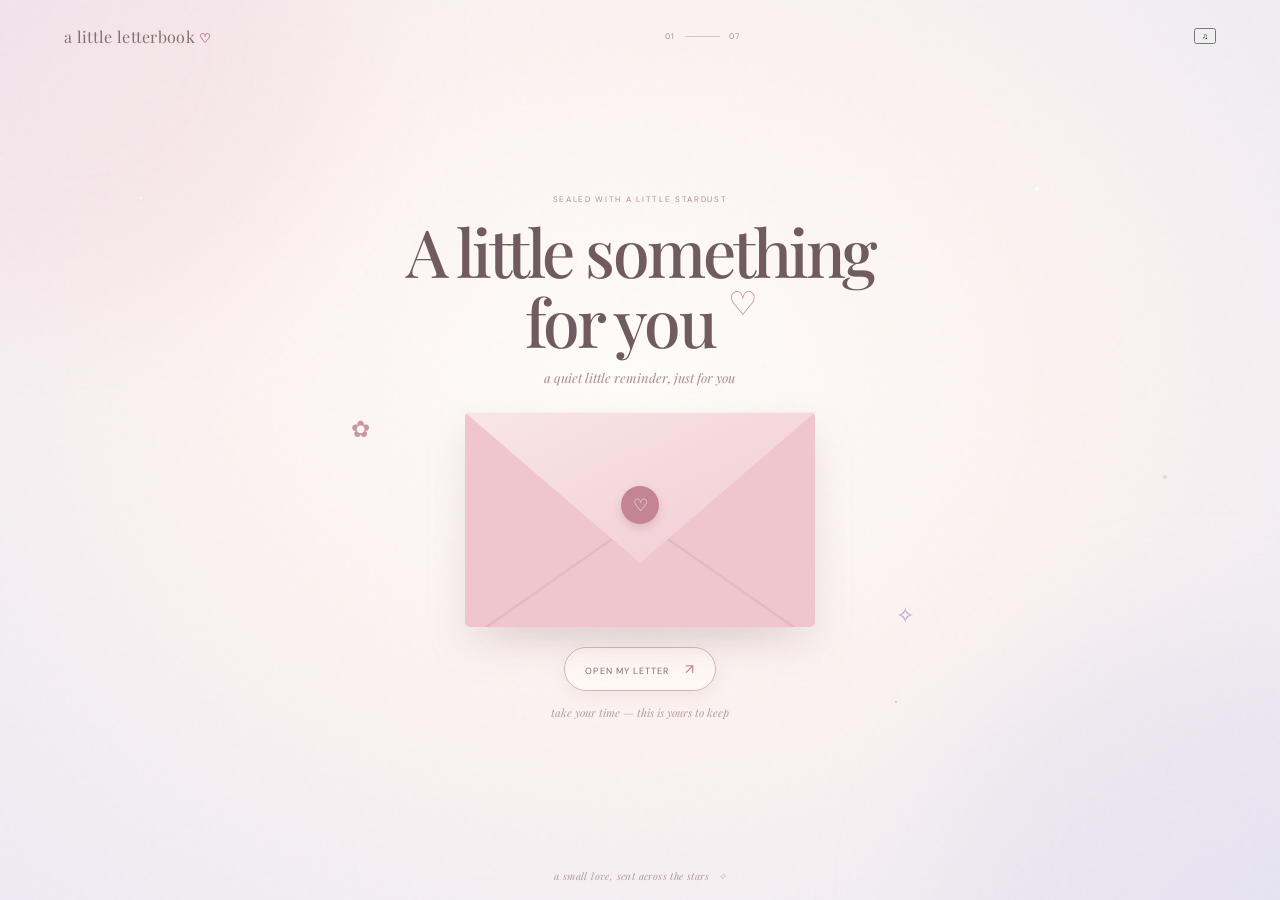
==== commit 2eeaff3a: "Add image-only gallery and music to letterbook" ====
--- a/index.html
+++ b/index.html
@@ -4,7 +4,7 @@
   <meta charset="utf-8">
   <meta name="viewport" content="width=device-width, initial-scale=1, viewport-fit=cover">
   <meta name="theme-color" content="#f9edf1">
-  <meta name="description" content="A little six-page love letter for Soobin, made with love by a MOA.">
+  <meta name="description" content="A little seven-page love letter for Soobin, made with love by a MOA.">
   <title>A Little Letterbook for Soobin ♡</title>
   <link rel="preconnect" href="https://fonts.googleapis.com">
   <link rel="preconnect" href="https://fonts.gstatic.com" crossorigin>
@@ -18,11 +18,12 @@
     <div class="floating-hearts" id="floatingHearts" aria-hidden="true"></div>
     <header class="book-chrome">
       <span class="book-mark">a little letterbook <b>♡</b></span>
-      <span class="page-count" id="pageCount">01 <i></i> 06</span>
+      <span class="page-count" id="pageCount">01 <i></i> 07</span>
+      <button class="music-toggle" id="musicToggle" type="button" aria-label="Enable background music" aria-pressed="false" title="Enable background music">♫</button>
     </header>
 
     <div class="book-stage" id="bookStage" aria-live="polite">
-      <section class="book-page envelope-page active" id="page-1" aria-label="The Envelope">
+      <section class="book-page envelope-page active" id="page-1" aria-label="The Sealed Envelope">
         <div class="cover-copy">
           <p class="tiny-heading">sealed with a little stardust</p>
           <h1>A little something<br>for you <span>♡</span></h1>
@@ -32,107 +33,84 @@
           <div class="envelope-shadow"></div>
           <div class="envelope" id="envelope" aria-hidden="true">
             <div class="letter-slip"><span>for soobin</span><b>♡</b></div>
-            <div class="envelope-back"></div>
-            <div class="envelope-front"></div>
-            <div class="envelope-flap"></div>
-            <div class="wax-seal">♡</div>
+            <div class="envelope-back"></div><div class="envelope-front"></div><div class="envelope-flap"></div><div class="wax-seal">♡</div>
           </div>
         </div>
-        <button class="primary-button open-button" id="openLetter">Open Letter <span>↗</span></button>
+        <button class="primary-button open-button" id="openLetter" type="button">Open My Letter <span>↗</span></button>
         <p class="cover-footnote">take your time — this is yours to keep</p>
-        <span class="cover-flower flower-left">✿</span><span class="cover-flower flower-right">✧</span>
+        <span class="cover-flower flower-left" aria-hidden="true">✿</span><span class="cover-flower flower-right" aria-hidden="true">✧</span>
       </section>
 
       <section class="book-page paper-page" id="page-2" aria-label="The Beginning" aria-hidden="true" hidden>
-        <div class="paper-sheet">
-          <div class="paper-frame"></div><span class="paper-flower flower-top">❀</span><span class="paper-sparkle sparkle-side">✧</span>
-          <div class="paper-copy">
-            <p class="page-kicker">page one · the beginning</p>
-            <h2>Dear <em>Soobin,</em></h2>
-            <div class="handwriting">
-              <p>I hope this finds you in a soft, unhurried moment, with a warm drink nearby and nowhere you need to be for just a little while.</p>
-              <p>I made this tiny letterbook to leave a little warmth with you. Think of each page as a small pressed flower: a gentle thing to find on an ordinary day.</p>
-              <p>There is no need to read quickly. Turn the pages whenever you're ready. Every word was written with care, and with a grateful heart.</p>
-            </div>
+        <div class="paper-sheet"><div class="paper-frame"></div><span class="paper-flower flower-top" aria-hidden="true">❀</span><span class="paper-sparkle sparkle-side" aria-hidden="true">✧</span>
+          <div class="paper-copy"><p class="page-kicker">page one · the beginning</p><h2>Dear <em>Soobin,</em></h2>
+            <div class="handwriting"><p>I hope this finds you in a soft, unhurried moment, with a warm drink nearby and nowhere you need to be for just a little while.</p><p>I made this tiny letterbook to leave a little warmth with you. Think of each page as a small pressed flower: a gentle thing to find on an ordinary day.</p><p>There is no need to read quickly. Turn the pages whenever you're ready. Every word was written with care, and with a grateful heart.</p></div>
             <div class="letter-signature"><span>with a little love,</span><b>a MOA ♡</b></div>
           </div>
         </div>
-        <div class="page-controls"><button class="quiet-button" data-prev>← Previous Page</button><button class="next-button" data-next>Turn Page <span>→</span></button></div>
+        <div class="page-controls"><button class="quiet-button" type="button" data-prev>← Previous Page</button><button class="next-button" type="button" data-next>Next Page <span>→</span></button></div>
       </section>
 
-      <section class="book-page paper-page" id="page-3" aria-label="My Feelings" aria-hidden="true" hidden>
-        <div class="paper-sheet paper-rose">
-          <div class="paper-frame"></div><span class="paper-flower flower-top">✿</span><span class="paper-sparkle sparkle-side">♡</span>
-          <div class="paper-copy">
-            <p class="page-kicker">page two · my feelings</p>
-            <h2>A little piece<br>of <em>sunshine</em></h2>
-            <div class="handwriting">
-              <p>You may never know how much happiness your smile brings. It has a lovely way of making a long day feel lighter, like someone opened the curtains and let morning in.</p>
-              <p>In a world that can sometimes feel overwhelming, your presence feels like a little piece of sunshine. Your gentle words, your laughter, and the care you show the people around you make the world feel kinder.</p>
-              <p>Even from far away, you make someone's ordinary days a little more beautiful. I hope you feel a bit of that love coming back to you today.</p>
-            </div>
+      <section class="book-page paper-page" id="page-3" aria-label="What You Mean to Me" aria-hidden="true" hidden>
+        <div class="paper-sheet paper-rose"><div class="paper-frame"></div><span class="paper-flower flower-top" aria-hidden="true">✿</span><span class="paper-sparkle sparkle-side" aria-hidden="true">♡</span>
+          <div class="paper-copy"><p class="page-kicker">page two · what you mean to me</p><h2>A little piece<br>of <em>sunshine</em></h2>
+            <div class="handwriting"><p>You may never know how much happiness your smile brings. It has a lovely way of making a long day feel lighter, like someone opened the curtains and let morning in.</p><p>In a world that can sometimes feel overwhelming, your presence feels like a little piece of sunshine. Your gentle words, your laughter, and the care you show the people around you make the world feel kinder.</p><p>Even from far away, you make someone's ordinary days a little more beautiful. I hope you feel a bit of that love coming back to you today.</p></div>
             <div class="letter-signature"><span>kept close, always</span><b>♡</b></div>
           </div>
         </div>
-        <div class="page-controls"><button class="quiet-button" data-prev>← Previous Page</button><button class="next-button" data-next>Turn Page <span>→</span></button></div>
+        <div class="page-controls"><button class="quiet-button" type="button" data-prev>← Previous Page</button><button class="next-button" type="button" data-next>Next Page <span>→</span></button></div>
       </section>
 
-      <section class="book-page paper-page" id="page-4" aria-label="Things I Adore" aria-hidden="true" hidden>
-        <div class="paper-sheet paper-blue">
-          <div class="paper-frame"></div><span class="paper-flower flower-top">❀</span><span class="paper-sparkle sparkle-side">✧</span>
-          <div class="paper-copy reasons-copy">
-            <p class="page-kicker">page three · things i adore</p>
-            <h2>Little reasons,<br><em>endless love</em></h2>
-            <div class="adore-list">
-              <p><span>♡</span> Your beautiful, day-brightening smile</p>
-              <p><span>✿</span> Your gentle heart and thoughtful ways</p>
-              <p><span>♫</span> Your comforting voice and adorable laugh</p>
-              <p><span>✧</span> The kindness you bring to your leadership</p>
-              <p><span>☁</span> The happiness you give to MOA</p>
-            </div>
-            <p class="small-note">And a thousand little things I couldn't fit on one page.</p>
+      <section class="book-page photo-only-page" id="page-4" aria-label="Photo album" aria-hidden="true" hidden>
+        <div class="photo-album" id="photoAlbum">
+          <span class="album-decoration album-flower flower-a" aria-hidden="true">✿</span><span class="album-decoration album-star star-a" aria-hidden="true">✧</span><span class="album-decoration album-heart heart-a" aria-hidden="true">♡</span><span class="album-decoration album-flower flower-b" aria-hidden="true">❀</span>
+          <button class="photo-card photo-one" type="button" data-photo="0" aria-label="Enlarge photo"><img src="assets/soobin-portrait.png" alt="Soobin in a cream jacket"></button>
+          <button class="photo-card photo-two" type="button" data-photo="1" aria-label="Enlarge photo"><img src="assets/soobin-heart.png" alt="Soobin making a heart with his hands"></button>
+          <button class="photo-card photo-three" type="button" data-photo="2" aria-label="Enlarge photo"><img src="assets/soobin-bunny.png" alt="Soobin smiling in pink bunny earmuffs"></button>
+          <span class="photo-tape tape-one" aria-hidden="true"></span><span class="photo-tape tape-two" aria-hidden="true"></span>
+        </div>
+        <div class="page-controls photo-controls"><button class="photo-arrow" type="button" data-prev aria-label="Previous page"><span aria-hidden="true">←</span></button><button class="photo-arrow" type="button" data-next aria-label="Next page"><span aria-hidden="true">→</span></button></div>
+      </section>
+
+      <section class="book-page paper-page" id="page-5" aria-label="Things I Adore About You" aria-hidden="true" hidden>
+        <div class="paper-sheet paper-blue"><div class="paper-frame"></div><span class="paper-flower flower-top" aria-hidden="true">❀</span><span class="paper-sparkle sparkle-side" aria-hidden="true">✧</span>
+          <div class="paper-copy reasons-copy"><p class="page-kicker">page four · things i adore</p><h2>Little reasons,<br><em>endless love</em></h2>
+            <div class="handwriting adore-letter"><p>I adore your beautiful smile, the one that brightens a room before you even say a word.</p><p>I adore your gentle personality, your comforting presence, and the thoughtful way you make people feel cared for.</p><p>I adore how hard you work and how sincerely you follow what you love. I adore your adorable little moments that make MOA smile without even trying.</p><p>Most of all, I adore the happiness you bring into so many lives, simply by being you.</p></div>
             <div class="letter-signature"><span>every little thing matters</span><b>♡</b></div>
           </div>
         </div>
-        <div class="page-controls"><button class="quiet-button" data-prev>← Previous Page</button><button class="next-button" data-next>Turn Page <span>→</span></button></div>
+        <div class="page-controls"><button class="quiet-button" type="button" data-prev>← Previous Page</button><button class="next-button" type="button" data-next>Next Page <span>→</span></button></div>
       </section>
 
-      <section class="book-page paper-page" id="page-5" aria-label="A Little Promise" aria-hidden="true" hidden>
-        <div class="paper-sheet paper-lilac">
-          <div class="paper-frame"></div><span class="paper-flower flower-top">✿</span><span class="paper-sparkle sparkle-side">✧</span>
-          <div class="paper-copy">
-            <p class="page-kicker">page four · a little promise</p>
-            <h2>Please remember<br><em>this</em></h2>
-            <div class="handwriting">
-              <p>You do not have to be perfect or bright every day to be cherished. You are already more than enough, exactly as you are — in the quiet moments, the tired moments, and every moment in between.</p>
-              <p>I hope you give yourself the same patience and warmth you so freely offer everyone else. Rest when you need to. Keep a little softness for yourself.</p>
-              <p>And when life feels heavy, may you remember there are people cheering for you sincerely, from wherever they are. Your happiness matters, too.</p>
-            </div>
+      <section class="book-page paper-page" id="page-6" aria-label="A Little Promise" aria-hidden="true" hidden>
+        <div class="paper-sheet paper-lilac"><div class="paper-frame"></div><span class="paper-flower flower-top" aria-hidden="true">✿</span><span class="paper-sparkle sparkle-side" aria-hidden="true">✧</span>
+          <div class="paper-copy"><p class="page-kicker">page five · a little promise</p><h2>Please remember<br><em>this</em></h2>
+            <div class="handwriting"><p>You do not have to be perfect or bright every day to be cherished. You are already more than enough, exactly as you are — in the quiet moments, the tired moments, and every moment in between.</p><p>I hope you give yourself the same patience and warmth you so freely offer everyone else. Rest when you need to. Keep a little softness for yourself.</p><p>And when life feels heavy, may you remember there are people cheering for you sincerely, from wherever they are. Your happiness matters, too.</p></div>
             <div class="letter-signature"><span>I'll keep cheering for you</span><b>a little MOA ♡</b></div>
           </div>
         </div>
-        <div class="page-controls"><button class="quiet-button" data-prev>← Previous Page</button><button class="next-button" data-next>Turn Page <span>→</span></button></div>
+        <div class="page-controls"><button class="quiet-button" type="button" data-prev>← Previous Page</button><button class="next-button" type="button" data-next>Next Page <span>→</span></button></div>
       </section>
 
-      <section class="book-page paper-page final-page" id="page-6" aria-label="The Final Letter" aria-hidden="true" hidden>
-        <div class="paper-sheet paper-final">
-          <div class="paper-frame"></div><span class="paper-flower flower-top">❀</span><span class="paper-sparkle sparkle-side">♡</span>
-          <div class="paper-copy final-copy">
-            <p class="page-kicker">page five · until we meet again</p>
-            <h2>Dear <em>Soobin,</em></h2>
-            <div class="handwriting">
-              <p>If this little letterbook could give you anything, I hope it gives you a reminder of how loved and appreciated you are.</p>
-              <p>No matter how far away you are, you will always have a special place in my heart.</p>
-              <p>Keep smiling, keep shining, and please always take care of yourself. Thank you for being you.</p>
-            </div>
-            <div class="final-signature"><span>With love,</span><strong>your MOA ♡</strong></div>
+      <section class="book-page paper-page final-page" id="page-7" aria-label="Until We Meet Again" aria-hidden="true" hidden>
+        <div class="paper-sheet paper-final"><div class="paper-frame"></div><span class="paper-flower flower-top" aria-hidden="true">❀</span><span class="paper-sparkle sparkle-side" aria-hidden="true">♡</span>
+          <div class="paper-copy final-copy"><p class="page-kicker">page six · until we meet again</p><h2>Dear <em>Soobin,</em></h2>
+            <div class="handwriting"><p>Even if you never read these words, I hope the universe knows how much happiness you bring into my life.</p><p>Keep smiling, keep shining, and always take care of yourself.</p></div>
+            <div class="final-signature"><span>With endless love,</span><strong>Your MOA ♡</strong></div>
           </div>
           <div class="closing-sparkles" aria-hidden="true"><i>✧</i><i>♡</i><i>✦</i><i>❀</i><i>✧</i></div>
         </div>
-        <div class="page-controls"><button class="quiet-button" data-prev>← Previous Page</button><button class="next-button read-again" id="readAgain">Read Again <span>↺</span></button></div>
+        <div class="page-controls"><button class="quiet-button" type="button" data-prev>← Previous Page</button><button class="next-button read-again" id="readAgain" type="button">Read My Letter Again <span>↺</span></button></div>
       </section>
     </div>
     <footer class="book-footer">a small love, sent across the stars <span>✧</span></footer>
+
+    <div class="photo-viewer" id="photoViewer" aria-hidden="true" hidden>
+      <button class="viewer-close" id="viewerClose" type="button" aria-label="Close enlarged photo">×</button>
+      <button class="viewer-arrow viewer-prev" id="viewerPrev" type="button" aria-label="Previous photo">‹</button>
+      <img id="viewerImage" alt="">
+      <button class="viewer-arrow viewer-next" id="viewerNext" type="button" aria-label="Next photo">›</button>
+    </div>
   </main>
   <script src="script.js"></script>
 </body>
--- a/styles.css
+++ b/styles.css
@@ -1,7 +1,2 @@
-:root{--ink:#594a4a;--rose:#c8788e;--pink:#e9a9b8;--muted:#9f8887;--cream:#fffaf5;--paper:#fffdfb;--blue:#dceaf1;--lav:#eeeaf5;--line:#f1dfe0;--serif:'Playfair Display',Georgia,serif;--script:'Sacramento',cursive;--sans:'DM Sans',sans-serif}*{box-sizing:border-box}html{scroll-behavior:smooth;scroll-padding-top:85px}body{margin:0;color:var(--ink);font-family:var(--sans);background:var(--cream);overflow-x:hidden}button,a{-webkit-tap-highlight-color:transparent}button{font:inherit}.ambient-stars{position:fixed;inset:0;z-index:-1;pointer-events:none;opacity:.54;background-image:radial-gradient(1px 1px at 10% 25%,#d8b4bd 99%,transparent),radial-gradient(2px 2px at 84% 18%,#fff 99%,transparent),radial-gradient(1px 1px at 72% 74%,#d0c9de 99%,transparent),radial-gradient(1px 1px at 20% 80%,#fff 99%,transparent),radial-gradient(2px 2px at 93% 58%,#e4c0c8 99%,transparent)}.site-header{height:76px;position:sticky;top:0;z-index:20;display:flex;align-items:center;justify-content:space-between;padding:0 clamp(22px,7vw,110px);background:#fffaf2eF;border-bottom:1px solid #f0e5e2;backdrop-filter:blur(14px)}.wordmark{font:18px var(--serif);letter-spacing:-.02em;color:var(--ink);text-decoration:none;white-space:nowrap}.wordmark span{color:var(--rose)}.main-nav{display:flex;align-items:center;gap:clamp(16px,3vw,42px)}.main-nav a{position:relative;text-decoration:none;color:#927c7b;font-size:11px;letter-spacing:.04em;padding:30px 0;transition:color .2s}.main-nav a:hover,.main-nav a.active{color:var(--rose)}.main-nav a.active:after{content:'';position:absolute;bottom:19px;left:0;right:0;height:1px;background:#d69aaa}.header-note{font:italic 12px var(--serif);color:#b39798;white-space:nowrap}.menu-toggle{display:none;border:0;background:none;color:#94747c;font-size:20px}.eyebrow{font-size:9px;letter-spacing:.2em;text-transform:uppercase;color:#b4888f;margin:0 0 17px}.eyebrow span{color:#d2b19b;margin:0 5px}h1,h2,h3,p{margin-top:0}.home-hero{min-height:630px;max-width:1300px;margin:auto;padding:100px clamp(26px,11vw,155px) 95px;display:grid;grid-template-columns:1.1fr .9fr;align-items:center;gap:clamp(30px,7vw,100px);position:relative;overflow:hidden}.hero-copy{position:relative;z-index:2}.hero-copy h1{font:500 clamp(54px,7vw,88px)/1.02 var(--serif);letter-spacing:-.055em;color:#685658;margin:0 0 21px}.hero-copy h1 em{font-weight:500;color:var(--rose)}.hero-heart{font:35px var(--sans);color:var(--pink);vertical-align:top}.hero-lede{font:italic clamp(17px,2vw,21px)/1.5 var(--serif);color:#92777b;max-width:440px;margin:0 0 15px}.hero-body{font-size:12px;line-height:1.9;color:#9f8b89;max-width:420px}.hero-actions{display:flex;align-items:center;gap:24px;flex-wrap:wrap;margin-top:25px}.button{display:inline-flex;align-items:center;justify-content:center;gap:10px;text-decoration:none;border-radius:99px;padding:12px 19px;font-size:10px;letter-spacing:.07em;cursor:pointer;transition:transform .2s,box-shadow .2s,background .2s}.button:hover{transform:translateY(-2px);box-shadow:0 9px 20px #9b727422}.button-rose{background:#c98797;border:1px solid #c98797;color:white}.button-outline{background:#fffaf7;border:1px solid #e7cfd4;color:#95777d}.text-link,.under-link{color:#987c80;text-decoration:none;font-size:10px;letter-spacing:.04em;border-bottom:1px solid #dcc7c9;padding-bottom:4px}.text-link span,.under-link span{color:#c8788e;margin-left:7px}.hero-signature{font:italic 13px var(--serif);color:#a48d8c;margin-top:30px}.hero-signature span{font:27px var(--script);color:#c8788e;margin-left:5px}.hero-art{position:relative;min-height:430px;display:grid;place-items:center}.hero-halo{position:absolute;width:min(36vw,440px);height:min(36vw,440px);min-width:310px;min-height:310px;border-radius:50%;background:radial-gradient(circle,#f7e7eb 0,#f6e8ed 57%,#dfeaf0 58%,#dfeaf0 59%,transparent 60%);opacity:.9}.hero-photo-frame{position:relative;width:min(300px,75%);background:#fff;padding:10px 10px 0;box-shadow:0 20px 55px #90767a20;transform:rotate(2deg)}.hero-photo-frame img{width:100%;height:360px;object-fit:cover;object-position:center 22%;display:block}.frame-caption{height:42px;display:flex;justify-content:space-between;align-items:center;padding:0 11px;color:#a98a8b;font:italic 13px var(--serif)}.frame-caption b{color:#d296a3}.sticker{position:absolute;z-index:2;display:grid;place-content:center;text-align:center;border-radius:50%;font:italic 15px/1.05 var(--serif);box-shadow:0 5px 17px #6f90911b}.sticker-top{right:2%;top:16%;width:78px;height:78px;background:#dceaf1;color:#708c96;transform:rotate(8deg)}.sticker-bottom{bottom:11%;left:3%;width:84px;height:84px;background:#f8e4d8;color:#a8817c;transform:rotate(-9deg)}.hero-orbit{position:absolute;font-size:25px;color:#cf9baa}.orbit-one{top:9%;left:14%}.orbit-two{right:8%;bottom:20%;color:#b2a5cb}.hero-flower{position:absolute;bottom:38px;left:7%;font-size:31px;color:#d5aab2}.welcome-strip{display:grid;grid-template-columns:1.1fr .9fr;gap:clamp(30px,9vw,140px);align-items:center;padding:85px clamp(26px,15vw,210px);background:#f8edf0}.welcome-strip h2{font:500 clamp(39px,5vw,54px) var(--serif);margin:0 0 12px}.welcome-strip h2 em,.section-heading h2 em,.hug-panel h2 em,.playlist-intro h2 em{font-weight:500;color:var(--rose)}.welcome-strip>div:first-child>p:not(.eyebrow){font:italic 15px/1.8 var(--serif);color:#927f80;max-width:520px}.under-link{display:inline-block;margin-top:8px}.strip-aside{max-width:400px;border-left:1px solid #dfbdc5;padding:11px 0 11px 27px;position:relative}.quote-mark{font:55px var(--serif);color:#d4a1ad;line-height:.5}.strip-aside p{font:italic 20px/1.55 var(--serif);color:#836e72;margin:7px 0 12px}.quote-by{font:italic 12px var(--serif);color:#ad8d91}.home-reasons{padding:100px clamp(26px,12vw,170px) 110px;max-width:1400px;margin:auto}.section-heading{text-align:center;margin-bottom:38px}.section-heading h2{font:500 clamp(36px,4.8vw,52px) var(--serif);margin:0 0 9px}.section-heading .under-link{margin-top:9px}.reason-preview{display:grid;grid-template-columns:repeat(3,1fr);gap:16px}.reason-card{background:#fffdfb;border:1px solid #f1e6e3;padding:30px 20px 26px;text-align:center;min-height:170px;transition:transform .3s,box-shadow .3s}.reason-card:hover{transform:translateY(-5px);box-shadow:0 15px 35px #997d8015}.reason-icon{display:grid;place-items:center;margin:0 auto 14px;width:38px;height:38px;border-radius:50%;background:#fbecf0;color:#c58392;font-size:18px}.reason-icon.blue{background:#eaf2f4;color:#89a9b1}.reason-icon.lilac{background:#f0edf6;color:#a296bd}.reason-icon.peach{background:#fbefe7;color:#c5917d}.reason-card h3,.reason-card h2{font:500 19px var(--serif);margin:0 0 8px}.reason-card p{font-size:11px;line-height:1.6;color:#a48e8e;margin:0}.hug-section{padding:18px clamp(22px,10vw,145px) 96px}.hug-panel{position:relative;text-align:center;background:#f6e8eb;padding:62px 24px 48px;overflow:hidden;max-width:1100px;margin:auto}.hug-panel:before,.hug-panel:after{content:'✧';position:absolute;color:#d0a6ad;font-size:24px;top:27px;left:12%}.hug-panel:after{content:'♡';left:auto;right:13%;top:auto;bottom:30px}.hug-cloud{position:absolute;top:15px;right:30%;font-size:25px;color:#b4cbd3;opacity:.75}.hug-panel h2{font:500 clamp(36px,4.8vw,52px) var(--serif);margin:0 0 18px}.love-counter{display:flex;align-items:center;justify-content:center;gap:10px;color:#a38083}.love-counter>span{color:#d893a2;font-size:20px}.love-counter strong{font:italic 23px var(--serif);color:#b56e80}.love-counter small{font:italic 12px var(--serif)}.hug-actions{display:flex;justify-content:center;flex-wrap:wrap;gap:10px;margin-top:22px}.surprise-message{min-height:20px;margin:17px 0 0;font:italic 15px var(--serif);color:#997c80}.closing-note{text-align:center;padding:45px 20px 72px;background:#fffaf5}.closing-note>p{font:italic 18px var(--serif);color:#8e777b;margin-bottom:7px}.script-link{font:30px var(--script);color:#bd7c8b;text-decoration:none}.site-footer{display:flex;justify-content:space-between;padding:22px clamp(22px,7vw,110px);border-top:1px solid #f1e6e4;background:#fffaf5;color:#ab9696;font-size:8px;letter-spacing:.11em;text-transform:uppercase}.inner-page{max-width:1120px;margin:0 auto;padding:80px clamp(22px,7vw,90px) 100px;min-height:calc(100vh - 140px)}.page-intro{text-align:center;margin:0 auto 42px}.page-intro .eyebrow{margin-bottom:12px}.page-intro h1{font:500 clamp(40px,5.5vw,62px)/1.1 var(--serif);letter-spacing:-.04em;color:#685658;margin:0 0 10px}.page-intro h1 em{font-weight:500;color:var(--rose)}.page-intro>p:last-child{font:italic 14px var(--serif);color:#a38b8d;margin:0}.letter-page{max-width:1000px}.letter-paper{max-width:800px;margin:0 auto;background:#fffdfb;padding:53px clamp(35px,8vw,95px) 57px;position:relative;box-shadow:0 20px 60px #b8869415;border:1px solid #f5e8e6}.paper-border{position:absolute;inset:12px;border:1px solid #f5e9e5;pointer-events:none}.letter-meta{display:flex;justify-content:space-between;font-size:9px;letter-spacing:.13em;text-transform:uppercase;color:#b38c91;padding-bottom:17px;border-bottom:1px solid #f2e4e1;position:relative}.letter-copy{position:relative}.letter-copy p{font:italic 15px/1.9 var(--serif);color:#78686a;margin:17px 0}.letter-copy .letter-signoff{padding-top:5px}.letter-signoff span:first-child{display:inline-block;margin-top:8px}.letter-signoff .script-link{font-size:28px}.letter-stamp{position:absolute;right:38px;bottom:34px;border:1px solid #ecced4;width:58px;height:58px;border-radius:50%;display:grid;place-content:center;text-align:center;color:#cf9aa6;font:italic 11px var(--serif);transform:rotate(-12deg)}.letter-flower{position:absolute;left:31px;bottom:34px;color:#c5d2d5;font-size:22px}.page-next{max-width:800px;margin:28px auto 0;display:flex;align-items:center;justify-content:space-between;color:#ad9294;font:italic 12px var(--serif)}.reasons-page{max-width:1160px}.reasons-grid{display:grid;grid-template-columns:repeat(3,1fr);gap:15px}.reasons-grid .reason-card{min-height:205px;padding:31px 22px}.reasons-grid .reason-card h2{font-size:20px}.reasons-grid .reason-card p{max-width:250px;margin:auto;font-size:12px}.reasons-surprise{margin:45px auto 0;text-align:center;background:#f8edf0;padding:26px 20px;max-width:660px}.reasons-surprise>span{font-size:23px;color:#ce9aa5}.reasons-surprise p{font:italic 16px var(--serif);color:#907a7e;margin:8px 0 15px}.reasons-page .page-next{margin-top:38px}.gallery-page{max-width:1200px}.gallery-page .page-intro{margin-bottom:38px}.gallery-grid{max-width:940px;margin:auto;display:grid;grid-template-columns:1fr .83fr 1fr;align-items:center;gap:50px}.polaroid{margin:0;background:#fff;padding:12px 12px 0;box-shadow:0 16px 30px #705c5b1c;position:relative}.polaroid-tall{transform:rotate(-4deg);margin-top:10px}.polaroid-mid{transform:rotate(3deg);margin-top:-45px}.polaroid-short{transform:rotate(-2deg);margin-top:28px}.polaroid-image{height:290px;overflow:hidden;background:#f6e7e9}.polaroid img{width:100%;height:100%;object-fit:cover;display:block;transition:transform .7s}.polaroid:hover img{transform:scale(1.04)}.polaroid-tall img{object-position:center 30%}.polaroid-mid img{object-position:center 26%}.polaroid-short img{object-position:center 25%}.polaroid figcaption{height:47px;display:flex;justify-content:space-between;align-items:center;padding:0 5px;color:#8d7778;font:italic 14px var(--serif)}.polaroid figcaption span{color:#d296a3}.tape{position:absolute;top:-10px;left:40%;width:60px;height:20px;background:#edd4d080;transform:rotate(-4deg)}.image-credit{text-align:center;font:italic 11px var(--serif);color:#aa9291;margin:27px 0 0}.playlist-section{display:grid;grid-template-columns:.85fr 1fr;gap:85px;align-items:center;padding:100px 0 30px;max-width:940px;margin:auto}.playlist-intro{position:relative}.playlist-intro h2{font:500 clamp(38px,4.5vw,54px)/1.1 var(--serif);letter-spacing:-.04em;margin:0 0 17px}.playlist-intro>p:not(.eyebrow){font-size:12px;line-height:1.9;color:#9e8989;max-width:330px}.playlist-flower{position:absolute;font-size:30px;right:13%;bottom:20px;color:#d5adb5}.player-card{background:#fff;border:1px solid #f2e5e4;padding:23px 26px 19px;box-shadow:0 20px 55px #917b7914}.player-top{display:flex;justify-content:space-between;font-size:8px;text-transform:uppercase;letter-spacing:.13em;color:#ae9293;border-bottom:1px solid #f3e9e7;padding-bottom:14px}.now-playing{display:flex;gap:17px;align-items:center;padding:19px 0 12px}.album-art{height:84px;width:84px;flex:none;background:linear-gradient(145deg,#f8dce3,#cce1e9);display:flex;flex-direction:column;align-items:center;justify-content:center;color:#fff;border-radius:2px;box-shadow:0 7px 15px #b69d9c30}.album-art span{font-size:13px}.album-art b{font:italic 16px/1.05 var(--serif);text-align:center}.now-label{font-size:8px;letter-spacing:.13em;text-transform:uppercase;color:#b89999;margin:0 0 6px}.now-playing h3{font:500 22px var(--serif);margin:0 0 5px}.now-playing div:last-child>p:last-child{font-size:8px;letter-spacing:.12em;color:#a48e8e;margin:0}.player-controls{display:flex;justify-content:center;align-items:center;gap:25px;padding:8px 0}.player-controls button{border:0;background:none;color:#a17d82;font:27px var(--serif);cursor:pointer}.player-controls .play-button{height:36px;width:36px;border-radius:50%;background:#f3dce2;color:#9e6877;font:13px var(--sans)}.volume{margin-left:auto;color:#b39b9c;font-size:16px}.track-list{list-style:none;padding:0;margin:8px 0 0;border-top:1px solid #f4e9e7}.track-list li{display:flex;align-items:center;justify-content:space-between;padding:10px 2px;border-bottom:1px solid #f6efed;color:#887476;font-size:10px;cursor:pointer;transition:color .2s}.track-list li:hover,.track-list li.active{color:#c8788e}.track-list small{color:#b9a4a3;font-size:9px}.player-foot{text-align:center;color:#b69d9e;font:italic 9px var(--serif);margin:12px 0 0}.gallery-page .page-next{margin-top:54px}.toast{position:fixed;bottom:24px;left:50%;transform:translate(-50%,20px);background:#fffdfb;border:1px solid #eedcdf;color:#a46f7c;padding:12px 20px;border-radius:99px;box-shadow:0 9px 25px #85666825;font:italic 14px var(--serif);opacity:0;pointer-events:none;transition:all .3s;z-index:40}.toast.show{opacity:1;transform:translate(-50%,0)}.floaties{position:fixed;inset:0;pointer-events:none;z-index:30;overflow:hidden}.floaty{position:absolute;bottom:-40px;animation:floatUp var(--duration,5s) ease-out forwards;opacity:0;color:var(--float-color,#d996a5);font-size:var(--size,18px);text-shadow:0 2px 7px #d990a333}@keyframes floatUp{0%{transform:translateY(0) rotate(0);opacity:0}15%{opacity:.9}85%{opacity:.7}100%{transform:translateY(-105vh) rotate(35deg);opacity:0}}.reveal{opacity:0;transform:translateY(18px);transition:opacity .7s ease,transform .7s ease}.reveal.visible{opacity:1;transform:translateY(0)}
-@media(max-width:900px){.site-header{padding:0 5vw}.header-note{display:none}.home-hero{padding:78px 8vw;gap:25px}.hero-art{min-height:380px}.hero-photo-frame img{height:325px}.gallery-grid{gap:25px}.polaroid-image{height:250px}.playlist-section{gap:40px}.inner-page{padding-top:65px}}@media(max-width:650px){.site-header{height:64px;padding:0 6vw}.wordmark{font-size:16px}.menu-toggle{display:block}.main-nav{display:none;position:absolute;top:63px;left:0;right:0;padding:12px 7vw 20px;background:#fffaf5;box-shadow:0 14px 25px #81666a16;flex-direction:column;gap:0;align-items:stretch}.main-nav.open{display:flex}.main-nav a{padding:13px 0;border-bottom:1px solid #f1e6e4;font-size:12px}.main-nav a.active:after{display:none}.home-hero{min-height:unset;grid-template-columns:1fr;padding:65px 8vw 72px;text-align:center;gap:28px}.hero-copy h1{font-size:clamp(51px,14vw,68px)}.hero-lede,.hero-body{margin-left:auto;margin-right:auto}.hero-actions{justify-content:center;gap:16px}.hero-signature{margin-top:21px}.hero-art{min-height:350px;grid-row:1}.hero-halo{width:320px;height:320px;min-width:0;min-height:0}.hero-photo-frame{width:230px}.hero-photo-frame img{height:275px}.sticker-top{right:4%;top:11%;width:68px;height:68px;font-size:13px}.sticker-bottom{left:4%;bottom:8%;width:70px;height:70px;font-size:13px}.welcome-strip{grid-template-columns:1fr;padding:62px 9vw;gap:35px}.welcome-strip>div:first-child{text-align:center}.strip-aside{margin:auto}.home-reasons{padding:70px 7vw}.reason-preview{grid-template-columns:1fr;gap:10px}.reason-preview .reason-card{min-height:0;padding:20px}.hug-section{padding:0 6vw 65px}.hug-panel{padding:55px 18px 42px}.hug-actions{flex-direction:column;align-items:center}.hug-actions .button{width:min(100%,310px)}.site-footer{padding:18px 6vw;gap:10px;align-items:center;font-size:7px}.site-footer span:last-child{text-align:right}.inner-page{padding:57px 6vw 75px}.page-intro{margin-bottom:32px}.letter-paper{padding:40px 27px 48px}.letter-meta{font-size:7px}.letter-copy p{font-size:14px;line-height:1.75;margin:14px 0}.letter-stamp{width:45px;height:45px;right:18px;bottom:17px;font-size:9px}.letter-flower{left:16px;bottom:18px;font-size:18px}.page-next{gap:12px;font-size:10px}.page-next .button{white-space:nowrap;padding:10px 13px;font-size:8px}.reasons-grid{grid-template-columns:repeat(2,1fr);gap:10px}.reasons-grid .reason-card{padding:22px 12px;min-height:180px}.reasons-grid .reason-card h2{font-size:16px}.reasons-grid .reason-card p{font-size:10px}.reasons-surprise{margin-top:28px}.gallery-grid{grid-template-columns:1fr 1fr;gap:22px 17px}.polaroid-image{height:205px}.polaroid{padding:8px 8px 0}.polaroid figcaption{height:39px;font-size:11px}.polaroid-mid{margin-top:22px}.polaroid-short{grid-column:1/3;width:63%;justify-self:center;margin-top:-6px}.polaroid-short .polaroid-image{height:230px}.playlist-section{grid-template-columns:1fr;gap:25px;padding-top:70px}.playlist-intro{text-align:center}.playlist-intro>p:not(.eyebrow){margin:0 auto}.playlist-flower{right:7%;bottom:-15px}.player-card{padding:19px}.gallery-page .page-next{margin-top:35px}}@media(prefers-reduced-motion:reduce){*,*:before,*:after{scroll-behavior:auto!important;animation-duration:.01ms!important;animation-iteration-count:1!important;transition-duration:.01ms!important}.reveal{opacity:1;transform:none}}
-.page-turn{max-width:820px;margin:0 auto 28px;padding:19px 12px;border-top:1px solid #eadcda;display:flex;align-items:center;justify-content:space-between;color:#a78e90;font:italic 11px var(--serif)}.page-turn>span{display:flex;align-items:center;gap:9px}.page-turn>span strong{font-weight:500;color:#c07f8e}.page-turn i{display:inline-block;width:45px;height:1px;background:#e1c7cd}.page-turn a{color:#99777e;text-decoration:none;font:10px var(--sans);letter-spacing:.04em}.page-turn a:hover{color:#c8788e}.page-turn b{font-size:14px;color:#c8788e;margin:0 4px}.home-page .home-hero{min-height:calc(100svh - 76px - 122px);padding-top:34px;padding-bottom:28px}.home-page .page-turn{margin-bottom:0;max-width:1000px;padding-top:14px;padding-bottom:14px}.home-page .site-footer{margin-top:0}
-@media(max-width:650px){.home-page .home-hero{min-height:unset;padding:35px 8vw 24px}.home-page .page-turn{margin:0 6vw 12px;padding:15px 3px}.page-turn{font-size:9px}.page-turn i{width:23px}.page-turn a{font-size:9px}}
-
-.reason-counter{margin:20px 0 13px}.reason-hug{background:#fffdfb}
+:root{--ink:#68585a;--rose:#bd7d8e;--muted:#a98f91;--cream:#fffaf1;--paper:#fffdf8;--pink:#f1d4dc;--lavender:#e7e3f1;--blue:#dfebef;--serif:'Playfair Display',Georgia,serif;--script:'Sacramento',cursive;--sans:'DM Sans',sans-serif}*{box-sizing:border-box}html,body{width:100%;height:100%;margin:0;overflow:hidden}body{font-family:var(--sans);color:var(--ink);background:#f8eff1;-webkit-font-smoothing:antialiased}button{font:inherit;-webkit-tap-highlight-color:transparent}.letterbook{position:relative;isolation:isolate;width:100vw;height:100svh;min-height:490px;overflow:hidden;display:flex;flex-direction:column;align-items:center;justify-content:center;background:radial-gradient(ellipse at 49% 42%,#fffdf9 0%,#fcf3f1 45%,#edeaf4 100%)}.letterbook:before{content:'';position:absolute;inset:0;pointer-events:none;z-index:-1;opacity:.16;background-image:url("data:image/svg+xml,%3Csvg viewBox='0 0 180 180' xmlns='http://www.w3.org/2000/svg'%3E%3Cfilter id='n'%3E%3CfeTurbulence type='fractalNoise' baseFrequency='.82' numOctaves='3' stitchTiles='stitch'/%3E%3C/filter%3E%3Crect width='100%25' height='100%25' filter='url(%23n)' opacity='.2'/%3E%3C/svg%3E")}.sky-glow{position:absolute;inset:0;z-index:-2;overflow:hidden;pointer-events:none}.sky-glow:before,.sky-glow:after{content:'';position:absolute;width:42vw;height:42vw;min-width:350px;min-height:350px;border-radius:50%;filter:blur(60px);opacity:.38;animation:drift 12s ease-in-out infinite alternate}.sky-glow:before{left:-15%;top:-25%;background:#f4d8df}.sky-glow:after{right:-15%;bottom:-30%;background:#dedbed;animation-delay:-5s}@keyframes drift{to{transform:translate(30px,-14px) scale(1.08);opacity:.54}}.starfield{position:absolute;inset:0;pointer-events:none;opacity:.62;background-image:radial-gradient(1px 1px at 11% 22%,#fff 99%,transparent),radial-gradient(2px 2px at 81% 21%,#fff 99%,transparent),radial-gradient(1px 1px at 70% 78%,#cdbfd0 99%,transparent),radial-gradient(1px 1px at 23% 77%,#fff 99%,transparent),radial-gradient(2px 2px at 91% 53%,#eac3cc 99%,transparent),radial-gradient(1px 1px at 41% 12%,#fff 99%,transparent)}.book-chrome{position:absolute;top:max(22px,env(safe-area-inset-top));left:clamp(20px,5vw,72px);right:clamp(20px,5vw,72px);height:28px;display:flex;justify-content:space-between;align-items:center;z-index:8;color:#a78c90;text-transform:uppercase;font-size:8px;letter-spacing:.17em}.book-mark{font:16px var(--serif);letter-spacing:.02em;text-transform:none;color:#866e72}.book-mark b{color:var(--rose);font-family:var(--sans);font-size:13px}.page-count{display:flex;align-items:center;gap:9px}.page-count i{width:35px;height:1px;background:#ddc3ca}.book-stage{position:relative;width:min(740px,92vw);height:min(720px,calc(100svh - 135px));min-height:390px;perspective:1800px;transform-style:preserve-3d}.book-page{position:absolute;inset:0;display:flex;flex-direction:column;align-items:center;justify-content:center;transform-style:preserve-3d;backface-visibility:hidden}.book-page[hidden]{display:none}.book-page.active{display:flex;z-index:2}.paper-sheet{position:relative;width:min(690px,88vw);height:calc(100% - 46px);max-height:660px;min-height:340px;overflow:hidden;background:linear-gradient(110deg,#fffaf0,#fffdf8 48%,#fff8ee);border:1px solid #fff;box-shadow:0 23px 70px #72565c2b,0 4px 15px #8d77751a;transform-origin:center center}.paper-sheet:before{content:'';position:absolute;inset:0;pointer-events:none;opacity:.24;background:repeating-linear-gradient(0deg,transparent 0 29px,#d6c5ac1c 30px,#d6c5ac1c 31px)}.paper-sheet:after{content:'';position:absolute;inset:0;pointer-events:none;background:linear-gradient(90deg,#dcc7ab0b,transparent 12%,transparent 88%,#dcc7ab0b)}.paper-rose{background:linear-gradient(115deg,#fff8f1,#fffaf7 48%,#fdf3f3)}.paper-blue{background:linear-gradient(120deg,#fffdf6,#f9fcfa 53%,#f2f8f8)}.paper-lilac{background:linear-gradient(110deg,#fffaf3,#fcf9ff 55%,#f7f3fc)}.paper-final{background:linear-gradient(120deg,#fffaf1,#fffdf9 47%,#fbf3f4)}.paper-frame{position:absolute;inset:13px;border:1px solid #eadcc9;pointer-events:none;z-index:1}.paper-copy{position:relative;z-index:2;width:100%;height:100%;padding:clamp(35px,6vh,58px) clamp(38px,7.5vw,82px) 27px;display:flex;flex-direction:column;align-items:flex-start}.page-kicker{align-self:center;text-align:center;color:#b49a90;font-size:8px;letter-spacing:.2em;text-transform:uppercase;margin:0 0 14px}.paper-copy h2{font:500 clamp(29px,4vw,41px)/1.05 var(--serif);letter-spacing:-.035em;color:#735e61;margin:0 0 18px}.paper-copy h2 em{font-weight:500;color:var(--rose)}.handwriting{font:italic clamp(13px,1.55vw,15.5px)/1.72 var(--serif);color:#796b6c;max-width:535px}.handwriting p{margin:0 0 13px}.letter-signature{margin-top:auto;padding-top:10px;display:flex;flex-direction:column;color:#a58a8c;font:italic 12px var(--serif)}.letter-signature b{font:27px var(--script);font-weight:400;color:var(--rose);line-height:1.15}.paper-flower,.paper-sparkle{position:absolute;z-index:3;pointer-events:none;color:#d6a3ad}.flower-top{right:34px;top:28px;font-size:24px;transform:rotate(12deg)}.sparkle-side{left:30px;bottom:34%;font-size:19px;color:#b5a6cb}.reasons-copy h2{margin-bottom:14px}.adore-list{width:100%;display:grid;gap:10px;margin-top:2px}.adore-list p{display:flex;align-items:center;gap:12px;font:italic clamp(12px,1.45vw,14px)/1.35 var(--serif);color:#76696b;margin:0;padding:0 0 8px;border-bottom:1px solid #eadfd833}.adore-list p span{width:25px;height:25px;flex:none;border-radius:50%;display:grid;place-items:center;background:#faedf0;color:#c78595;font:13px var(--sans)}.adore-list p:nth-child(even) span{background:#ecf3f4;color:#8aa7ad}.small-note{font:italic 12px var(--serif);color:#a58d8d;margin:13px 0 0}.page-controls{height:44px;width:min(690px,88vw);display:flex;align-items:end;justify-content:space-between;padding:0 2px}.quiet-button,.next-button{border:0;background:transparent;cursor:pointer;transition:transform .2s,color .2s}.quiet-button{padding:8px 0;color:#a48a8c;font-size:9px;letter-spacing:.08em;text-transform:uppercase}.quiet-button:hover{color:#765f64;transform:translateX(-2px)}.next-button{padding:9px 15px;border:1px solid #e5cbd1;border-radius:30px;background:#fffaf6d9;color:#97777e;font-size:9px;letter-spacing:.09em;text-transform:uppercase}.next-button span{margin-left:9px;color:#c8788e;font-size:14px}.next-button:hover{background:#fff;transform:translateY(-2px)}.final-page .paper-sheet{box-shadow:0 23px 70px #72565c2b,0 4px 15px #8d77751a,0 0 0 1px #f6dce2}.final-copy{align-items:center;text-align:center}.final-copy h2{margin-top:7px}.final-copy .handwriting{text-align:center;max-width:480px;margin-top:7px}.final-signature{margin-top:auto;display:flex;flex-direction:column;align-items:center;color:#a58a8c;font:italic 13px var(--serif)}.final-signature strong{font:36px var(--script);font-weight:400;color:#bd7d8e;line-height:1.05}.closing-sparkles{position:absolute;inset:0;z-index:4;pointer-events:none}.closing-sparkles i{position:absolute;font-style:normal;color:#d79da9;font-size:18px;opacity:0}.closing-sparkles i:nth-child(1){left:17%;top:20%}.closing-sparkles i:nth-child(2){right:17%;top:30%}.closing-sparkles i:nth-child(3){left:25%;bottom:23%}.closing-sparkles i:nth-child(4){right:23%;bottom:20%}.closing-sparkles i:nth-child(5){left:52%;top:12%}.final-page.celebrate .closing-sparkles i{animation:shimmer 2.2s ease-in-out infinite}.final-page.celebrate .closing-sparkles i:nth-child(2){animation-delay:.35s}.final-page.celebrate .closing-sparkles i:nth-child(3){animation-delay:.7s}.final-page.celebrate .closing-sparkles i:nth-child(4){animation-delay:1.05s}.final-page.celebrate .closing-sparkles i:nth-child(5){animation-delay:1.4s}@keyframes shimmer{0%,100%{transform:scale(.55) rotate(-20deg);opacity:0}45%{transform:scale(1.25) rotate(20deg);opacity:.85}}.letterbook.is-shutting .final-page .paper-sheet{animation:softClose 1.15s ease forwards}@keyframes softClose{45%{transform:scale(.97);filter:brightness(1.04)}100%{transform:scale(.94);filter:brightness(1.08);box-shadow:0 0 0 12px #f7e6eb00,0 12px 40px #72565c12}}.envelope-page{padding:38px 22px 24px;text-align:center}.cover-copy{margin-bottom:clamp(15px,3vh,26px)}.tiny-heading{color:#b38e95;font-size:8px;letter-spacing:.21em;text-transform:uppercase;margin:0 0 13px}.cover-copy h1{font:500 clamp(39px,6vw,66px)/1.06 var(--serif);letter-spacing:-.045em;color:#705c60;margin:0}.cover-copy h1 span{font-family:var(--sans);font-size:.5em;color:#ca8d9a;vertical-align:top}.cover-note{font:italic 13px var(--serif);color:#a58c8e;margin:13px 0 0}.envelope-wrap{width:clamp(230px,31vw,350px);height:clamp(145px,20vw,215px);position:relative;margin:0 auto 20px;perspective:900px;filter:drop-shadow(0 18px 19px #8f6d7228)}.envelope-shadow{position:absolute;width:83%;height:24px;left:8%;bottom:-13px;border-radius:50%;background:#a77d812d;filter:blur(11px)}.envelope{position:absolute;inset:0;transform-style:preserve-3d}.envelope-back{position:absolute;inset:0;border-radius:5px;background:#f4d5db;box-shadow:inset 0 0 0 1px #fff9f3}.envelope-front{position:absolute;inset:0;border-radius:5px;background:#efc5ce;clip-path:polygon(0 0,50% 55%,100% 0,100% 100%,0 100%);z-index:3}.envelope-front:after{content:'';position:absolute;inset:0;background:linear-gradient(35deg,transparent 49.5%,#dfadb9 50%,transparent 50.5%),linear-gradient(-35deg,transparent 49.5%,#dfadb9 50%,transparent 50.5%);opacity:.7}.envelope-flap{position:absolute;left:0;right:0;top:0;height:70%;z-index:4;background:linear-gradient(155deg,#f9e6e6,#f1cbd3);clip-path:polygon(0 0,100% 0,50% 100%);transform-origin:50% 0;transition:transform .75s cubic-bezier(.2,.7,.2,1);backface-visibility:hidden}.letter-slip{position:absolute;z-index:2;left:9%;right:9%;top:5%;height:90%;background:#fffaf0;border-radius:3px;display:flex;flex-direction:column;align-items:center;padding-top:17px;color:#ba8490;font:23px var(--script);transition:transform .8s cubic-bezier(.2,.75,.2,1)}.letter-slip b{font:14px var(--sans);font-weight:400}.wax-seal{position:absolute;z-index:5;left:50%;top:43%;transform:translate(-50%,-50%);width:38px;height:38px;border-radius:50%;display:grid;place-items:center;background:#c38493;color:#fff4ee;font-size:17px;box-shadow:0 4px 10px #98606c3b;transition:opacity .25s,transform .35s}.envelope.open .envelope-flap{transform:rotateX(180deg);z-index:1}.envelope.open .letter-slip{transform:translateY(-78%)}.envelope.open .wax-seal{opacity:0;transform:translate(-50%,-50%) scale(.55)}.primary-button{border:1px solid #d9b3bc;border-radius:99px;background:#fffaf6d9;color:#876b71;padding:12px 20px;font-size:9px;letter-spacing:.12em;text-transform:uppercase;cursor:pointer;box-shadow:0 7px 18px #92737a18;transition:transform .2s,background .2s}.primary-button:hover{transform:translateY(-2px);background:#fff}.open-button span{margin-left:12px;color:#c17c8d;font-size:14px}.cover-footnote{color:#b49b9b;font:italic 11px var(--serif);margin:14px 0 0}.cover-flower{position:absolute;color:#c995a2}.flower-left{left:11%;top:45%;font-size:23px}.flower-right{right:13%;bottom:25%;font-size:22px;color:#b8a8c8}.book-footer{position:absolute;bottom:max(17px,env(safe-area-inset-bottom));left:0;right:0;text-align:center;color:#b19a9c;font:italic 10px var(--serif);letter-spacing:.04em}.book-footer span{color:#d0a2ac;margin-left:5px}.floating-hearts{position:absolute;inset:0;z-index:7;overflow:hidden;pointer-events:none}.floating-heart{position:absolute;bottom:-30px;color:#cf91a1;text-shadow:0 2px 12px #c9859b4d;animation:heartRise var(--duration,5s) ease-out forwards}.floating-heart.spark{color:#c2b1ce}@keyframes heartRise{0%{transform:translateY(0) rotate(0) scale(.7);opacity:0}14%{opacity:.8}100%{transform:translateY(-105svh) rotate(28deg) scale(1.1);opacity:0}}.flip-out-next{z-index:5!important;animation:flipOutNext .72s cubic-bezier(.55,.04,.33,.99) forwards;transform-origin:left center}.flip-in-next{z-index:4!important;animation:flipInNext .72s cubic-bezier(.2,.65,.35,1) forwards;transform-origin:right center}.flip-out-prev{z-index:5!important;animation:flipOutPrev .72s cubic-bezier(.55,.04,.33,.99) forwards;transform-origin:right center}.flip-in-prev{z-index:4!important;animation:flipInPrev .72s cubic-bezier(.2,.65,.35,1) forwards;transform-origin:left center}@keyframes flipOutNext{to{transform:rotateY(-108deg);opacity:.2;filter:brightness(.83)}}@keyframes flipInNext{from{transform:rotateY(72deg);opacity:.3;filter:brightness(1.12)}to{transform:rotateY(0);opacity:1;filter:none}}@keyframes flipOutPrev{to{transform:rotateY(108deg);opacity:.2;filter:brightness(.83)}}@keyframes flipInPrev{from{transform:rotateY(-72deg);opacity:.3;filter:brightness(1.12)}to{transform:rotateY(0);opacity:1;filter:none}}@media(max-width:600px){.book-chrome{top:max(17px,env(safe-area-inset-top));font-size:7px;letter-spacing:.12em}.book-mark{font-size:14px}.book-stage{width:92vw;height:calc(100svh - 118px);min-height:370px}.paper-sheet{width:100%;height:calc(100% - 43px);min-height:320px}.paper-copy{padding:clamp(25px,4.5vh,39px) 28px 20px}.paper-copy h2{font-size:clamp(27px,8vw,34px);margin-bottom:12px}.page-kicker{font-size:7px;margin-bottom:11px}.handwriting{font-size:clamp(11.5px,3.25vw,13px);line-height:1.53}.handwriting p{margin-bottom:9px}.letter-signature{font-size:10px}.letter-signature b{font-size:23px}.flower-top{right:25px;top:21px;font-size:19px}.sparkle-side{left:18px;bottom:29%;font-size:15px}.page-controls{height:41px;width:100%}.quiet-button{font-size:8px}.next-button{padding:9px 13px;font-size:8px}.adore-list{gap:7px}.adore-list p{font-size:11px;padding-bottom:6px}.adore-list p span{width:22px;height:22px}.small-note{font-size:10px;margin-top:9px}.envelope-page{padding-top:34px}.cover-copy h1{font-size:clamp(39px,11vw,54px)}.cover-note{font-size:12px}.envelope-wrap{width:min(270px,76vw);height:165px}.cover-flower.flower-left{left:5%;top:44%}.cover-flower.flower-right{right:7%;bottom:22%}.final-copy .handwriting{font-size:clamp(12px,3.5vw,14px)}.final-signature strong{font-size:31px}.book-footer{font-size:8px}}@media(max-height:680px){.book-stage{height:calc(100svh - 112px);min-height:0}.paper-copy{padding-top:25px;padding-bottom:15px}.paper-copy h2{margin-bottom:10px}.handwriting{font-size:12px;line-height:1.48}.handwriting p{margin-bottom:7px}.page-kicker{margin-bottom:8px}.page-controls{height:39px}.envelope-wrap{height:clamp(130px,25vh,180px)}.cover-copy{margin-bottom:10px}.cover-note{margin-top:8px}.cover-footnote{margin-top:9px}}@media(prefers-reduced-motion:reduce){*,*:before,*:after{animation-duration:.01ms!important;animation-iteration-count:1!important;scroll-behavior:auto!important;transition-duration:.01ms!important}}
 
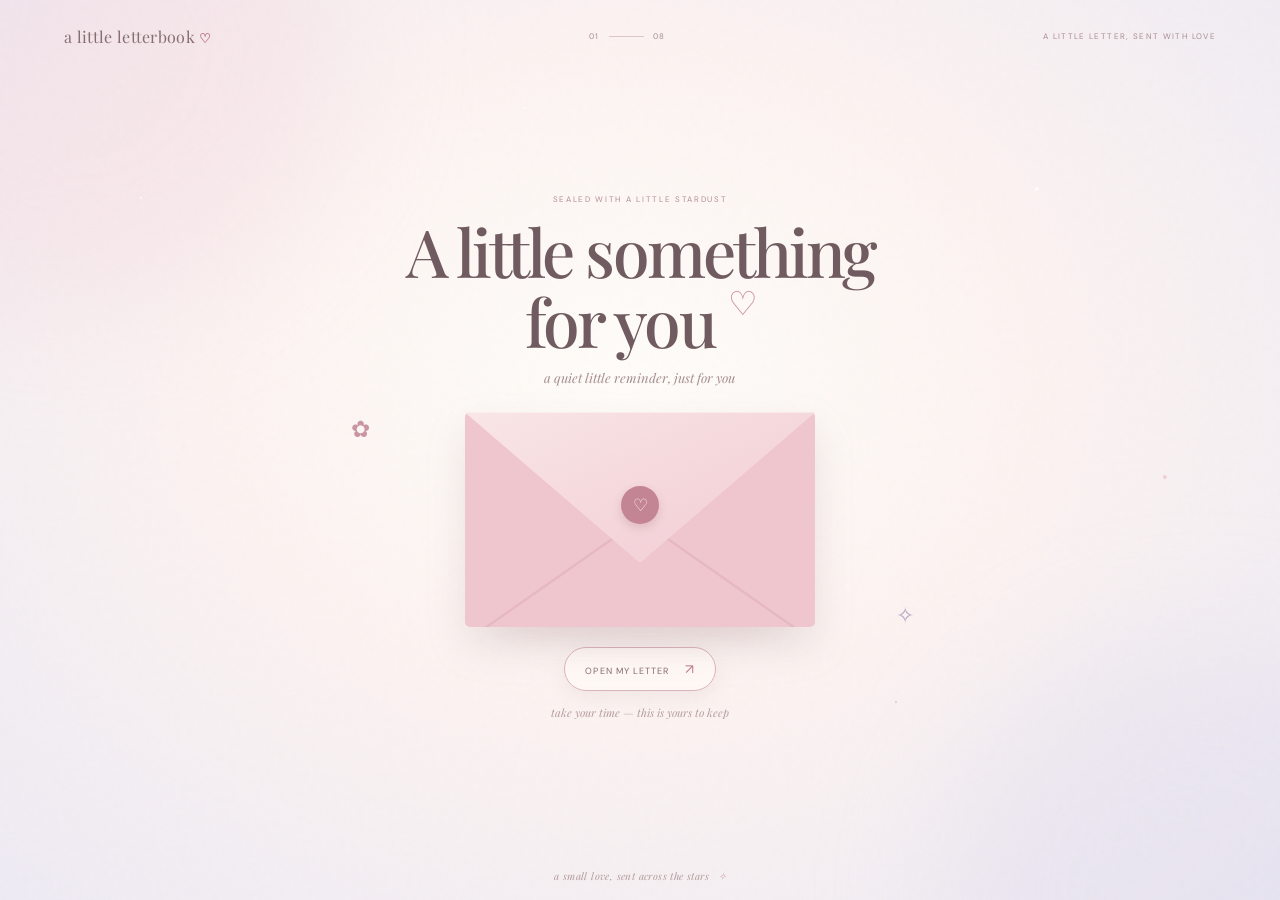
==== commit 94387c24: "Add Soobin music diary page" ====
--- a/index.html
+++ b/index.html
@@ -4,7 +4,7 @@
   <meta charset="utf-8">
   <meta name="viewport" content="width=device-width, initial-scale=1, viewport-fit=cover">
   <meta name="theme-color" content="#f9edf1">
-  <meta name="description" content="A little seven-page love letter for Soobin, made with love by a MOA.">
+  <meta name="description" content="A little eight-page love letter for Soobin, made with love by a MOA.">
   <title>A Little Letterbook for Soobin ♡</title>
   <link rel="preconnect" href="https://fonts.googleapis.com">
   <link rel="preconnect" href="https://fonts.gstatic.com" crossorigin>
@@ -18,8 +18,8 @@
     <div class="floating-hearts" id="floatingHearts" aria-hidden="true"></div>
     <header class="book-chrome">
       <span class="book-mark">a little letterbook <b>♡</b></span>
-      <span class="page-count" id="pageCount">01 <i></i> 07</span>
-      <button class="music-toggle" id="musicToggle" type="button" aria-label="Enable background music" aria-pressed="false" title="Enable background music">♫</button>
+      <span class="page-count" id="pageCount">01 <i></i> 08</span>
+      <span class="book-mark-note">a little letter, sent with love</span>
     </header>
 
     <div class="book-stage" id="bookStage" aria-live="polite">
@@ -82,9 +82,30 @@
         <div class="page-controls"><button class="quiet-button" type="button" data-prev>← Previous Page</button><button class="next-button" type="button" data-next>Next Page <span>→</span></button></div>
       </section>
 
-      <section class="book-page paper-page" id="page-6" aria-label="A Little Promise" aria-hidden="true" hidden>
+      <section class="book-page music-page" id="page-6" aria-label="Songs That Remind Me of You" aria-hidden="true" hidden>
+        <div class="music-diary">
+          <header class="music-heading"><p class="page-kicker">page five · a little soundtrack</p><h2>Every Song Feels<br><em>Like You ♡</em></h2><p class="music-subtitle">Some feelings are easier to express through music.</p></header>
+          <div class="music-layout">
+            <div class="music-player-card">
+              <div class="player-frame"><div id="youtubePlayer" aria-label="Official music video player"></div></div>
+              <div class="player-meta"><div><span class="player-eyebrow">NOW SELECTED</span><h3 id="playingTitle">SOOBIN’s 숲</h3><p id="playingArtist">SOOBIN · Original by Choi Yu Ree</p></div><a class="stream-link" id="openStream" href="https://www.youtube.com/watch?v=lomg3JLjIQc" target="_blank" rel="noopener">Watch on YouTube ↗</a></div>
+              <div class="player-controls"><button type="button" id="previousTrack" aria-label="Previous song">‹</button><button type="button" id="playTrack" aria-label="Play selected song">▶</button><button type="button" id="nextTrack" aria-label="Next song">›</button><div class="visualizer" id="visualizer" aria-label="Visualizer is idle"><i></i><i></i><i></i><i></i><i></i><i></i><i></i><i></i><i></i></div><span id="playerStatus" aria-live="polite">Choose a song</span></div>
+            </div>
+            <div class="track-stack" aria-label="Choose a song">
+              <button class="track-card selected" type="button" data-track="0"><span class="track-art"><img src="assets/soobin-bunny.png" alt=""></span><span class="track-copy"><small>SOOBIN · COVER</small><strong>숲 (Forest)</strong><em>Original by Choi Yu Ree</em></span><span class="track-note">♫</span></button>
+              <button class="track-card" type="button" data-track="1"><span class="track-art"><img src="assets/soobin-portrait.png" alt=""></span><span class="track-copy"><small>SOOBIN · COVER</small><strong>나의 봄의 이유</strong><em>Original by Paul Kim</em></span><span class="track-note">♫</span></button>
+              <button class="track-card" type="button" data-track="2"><span class="track-art"><img src="assets/soobin-heart.png" alt=""></span><span class="track-copy"><small>TOMORROW X TOGETHER</small><strong>Blue Hour</strong><em>The prettiest little sunset</em></span><span class="track-note">♫</span></button>
+              <button class="track-card" type="button" data-track="3"><span class="track-art"><img src="assets/soobin-bunny.png" alt=""></span><span class="track-copy"><small>TOMORROW X TOGETHER</small><strong>Our Summer</strong><em>A song that feels like home</em></span><span class="track-note">♫</span></button>
+            </div>
+          </div>
+          <span class="music-decoration music-heart" aria-hidden="true">♡</span><span class="music-decoration music-star" aria-hidden="true">✧</span><span class="music-decoration music-note" aria-hidden="true">♪</span>
+        </div>
+        <div class="page-controls"><button class="quiet-button" type="button" data-prev>← Previous Page</button><button class="next-button" type="button" data-next>Next Page <span>→</span></button></div>
+      </section>
+
+      <section class="book-page paper-page" id="page-7" aria-label="A Little Promise" aria-hidden="true" hidden>
         <div class="paper-sheet paper-lilac"><div class="paper-frame"></div><span class="paper-flower flower-top" aria-hidden="true">✿</span><span class="paper-sparkle sparkle-side" aria-hidden="true">✧</span>
-          <div class="paper-copy"><p class="page-kicker">page five · a little promise</p><h2>Please remember<br><em>this</em></h2>
+          <div class="paper-copy"><p class="page-kicker">page six · a little promise</p><h2>Please remember<br><em>this</em></h2>
             <div class="handwriting"><p>You do not have to be perfect or bright every day to be cherished. You are already more than enough, exactly as you are — in the quiet moments, the tired moments, and every moment in between.</p><p>I hope you give yourself the same patience and warmth you so freely offer everyone else. Rest when you need to. Keep a little softness for yourself.</p><p>And when life feels heavy, may you remember there are people cheering for you sincerely, from wherever they are. Your happiness matters, too.</p></div>
             <div class="letter-signature"><span>I'll keep cheering for you</span><b>a little MOA ♡</b></div>
           </div>
@@ -92,9 +113,9 @@
         <div class="page-controls"><button class="quiet-button" type="button" data-prev>← Previous Page</button><button class="next-button" type="button" data-next>Next Page <span>→</span></button></div>
       </section>
 
-      <section class="book-page paper-page final-page" id="page-7" aria-label="Until We Meet Again" aria-hidden="true" hidden>
+      <section class="book-page paper-page final-page" id="page-8" aria-label="Until We Meet Again" aria-hidden="true" hidden>
         <div class="paper-sheet paper-final"><div class="paper-frame"></div><span class="paper-flower flower-top" aria-hidden="true">❀</span><span class="paper-sparkle sparkle-side" aria-hidden="true">♡</span>
-          <div class="paper-copy final-copy"><p class="page-kicker">page six · until we meet again</p><h2>Dear <em>Soobin,</em></h2>
+          <div class="paper-copy final-copy"><p class="page-kicker">page seven · until we meet again</p><h2>Dear <em>Soobin,</em></h2>
             <div class="handwriting"><p>Even if you never read these words, I hope the universe knows how much happiness you bring into my life.</p><p>Keep smiling, keep shining, and always take care of yourself.</p></div>
             <div class="final-signature"><span>With endless love,</span><strong>Your MOA ♡</strong></div>
           </div>
@@ -112,6 +133,7 @@
       <button class="viewer-arrow viewer-next" id="viewerNext" type="button" aria-label="Next photo">›</button>
     </div>
   </main>
+  <script src="https://www.youtube.com/iframe_api"></script>
   <script src="script.js"></script>
 </body>
 </html>
--- a/styles.css
+++ b/styles.css
@@ -1,2 +1,5 @@
 :root{--ink:#68585a;--rose:#bd7d8e;--muted:#a98f91;--cream:#fffaf1;--paper:#fffdf8;--pink:#f1d4dc;--lavender:#e7e3f1;--blue:#dfebef;--serif:'Playfair Display',Georgia,serif;--script:'Sacramento',cursive;--sans:'DM Sans',sans-serif}*{box-sizing:border-box}html,body{width:100%;height:100%;margin:0;overflow:hidden}body{font-family:var(--sans);color:var(--ink);background:#f8eff1;-webkit-font-smoothing:antialiased}button{font:inherit;-webkit-tap-highlight-color:transparent}.letterbook{position:relative;isolation:isolate;width:100vw;height:100svh;min-height:490px;overflow:hidden;display:flex;flex-direction:column;align-items:center;justify-content:center;background:radial-gradient(ellipse at 49% 42%,#fffdf9 0%,#fcf3f1 45%,#edeaf4 100%)}.letterbook:before{content:'';position:absolute;inset:0;pointer-events:none;z-index:-1;opacity:.16;background-image:url("data:image/svg+xml,%3Csvg viewBox='0 0 180 180' xmlns='http://www.w3.org/2000/svg'%3E%3Cfilter id='n'%3E%3CfeTurbulence type='fractalNoise' baseFrequency='.82' numOctaves='3' stitchTiles='stitch'/%3E%3C/filter%3E%3Crect width='100%25' height='100%25' filter='url(%23n)' opacity='.2'/%3E%3C/svg%3E")}.sky-glow{position:absolute;inset:0;z-index:-2;overflow:hidden;pointer-events:none}.sky-glow:before,.sky-glow:after{content:'';position:absolute;width:42vw;height:42vw;min-width:350px;min-height:350px;border-radius:50%;filter:blur(60px);opacity:.38;animation:drift 12s ease-in-out infinite alternate}.sky-glow:before{left:-15%;top:-25%;background:#f4d8df}.sky-glow:after{right:-15%;bottom:-30%;background:#dedbed;animation-delay:-5s}@keyframes drift{to{transform:translate(30px,-14px) scale(1.08);opacity:.54}}.starfield{position:absolute;inset:0;pointer-events:none;opacity:.62;background-image:radial-gradient(1px 1px at 11% 22%,#fff 99%,transparent),radial-gradient(2px 2px at 81% 21%,#fff 99%,transparent),radial-gradient(1px 1px at 70% 78%,#cdbfd0 99%,transparent),radial-gradient(1px 1px at 23% 77%,#fff 99%,transparent),radial-gradient(2px 2px at 91% 53%,#eac3cc 99%,transparent),radial-gradient(1px 1px at 41% 12%,#fff 99%,transparent)}.book-chrome{position:absolute;top:max(22px,env(safe-area-inset-top));left:clamp(20px,5vw,72px);right:clamp(20px,5vw,72px);height:28px;display:flex;justify-content:space-between;align-items:center;z-index:8;color:#a78c90;text-transform:uppercase;font-size:8px;letter-spacing:.17em}.book-mark{font:16px var(--serif);letter-spacing:.02em;text-transform:none;color:#866e72}.book-mark b{color:var(--rose);font-family:var(--sans);font-size:13px}.page-count{display:flex;align-items:center;gap:9px}.page-count i{width:35px;height:1px;background:#ddc3ca}.book-stage{position:relative;width:min(740px,92vw);height:min(720px,calc(100svh - 135px));min-height:390px;perspective:1800px;transform-style:preserve-3d}.book-page{position:absolute;inset:0;display:flex;flex-direction:column;align-items:center;justify-content:center;transform-style:preserve-3d;backface-visibility:hidden}.book-page[hidden]{display:none}.book-page.active{display:flex;z-index:2}.paper-sheet{position:relative;width:min(690px,88vw);height:calc(100% - 46px);max-height:660px;min-height:340px;overflow:hidden;background:linear-gradient(110deg,#fffaf0,#fffdf8 48%,#fff8ee);border:1px solid #fff;box-shadow:0 23px 70px #72565c2b,0 4px 15px #8d77751a;transform-origin:center center}.paper-sheet:before{content:'';position:absolute;inset:0;pointer-events:none;opacity:.24;background:repeating-linear-gradient(0deg,transparent 0 29px,#d6c5ac1c 30px,#d6c5ac1c 31px)}.paper-sheet:after{content:'';position:absolute;inset:0;pointer-events:none;background:linear-gradient(90deg,#dcc7ab0b,transparent 12%,transparent 88%,#dcc7ab0b)}.paper-rose{background:linear-gradient(115deg,#fff8f1,#fffaf7 48%,#fdf3f3)}.paper-blue{background:linear-gradient(120deg,#fffdf6,#f9fcfa 53%,#f2f8f8)}.paper-lilac{background:linear-gradient(110deg,#fffaf3,#fcf9ff 55%,#f7f3fc)}.paper-final{background:linear-gradient(120deg,#fffaf1,#fffdf9 47%,#fbf3f4)}.paper-frame{position:absolute;inset:13px;border:1px solid #eadcc9;pointer-events:none;z-index:1}.paper-copy{position:relative;z-index:2;width:100%;height:100%;padding:clamp(35px,6vh,58px) clamp(38px,7.5vw,82px) 27px;display:flex;flex-direction:column;align-items:flex-start}.page-kicker{align-self:center;text-align:center;color:#b49a90;font-size:8px;letter-spacing:.2em;text-transform:uppercase;margin:0 0 14px}.paper-copy h2{font:500 clamp(29px,4vw,41px)/1.05 var(--serif);letter-spacing:-.035em;color:#735e61;margin:0 0 18px}.paper-copy h2 em{font-weight:500;color:var(--rose)}.handwriting{font:italic clamp(13px,1.55vw,15.5px)/1.72 var(--serif);color:#796b6c;max-width:535px}.handwriting p{margin:0 0 13px}.letter-signature{margin-top:auto;padding-top:10px;display:flex;flex-direction:column;color:#a58a8c;font:italic 12px var(--serif)}.letter-signature b{font:27px var(--script);font-weight:400;color:var(--rose);line-height:1.15}.paper-flower,.paper-sparkle{position:absolute;z-index:3;pointer-events:none;color:#d6a3ad}.flower-top{right:34px;top:28px;font-size:24px;transform:rotate(12deg)}.sparkle-side{left:30px;bottom:34%;font-size:19px;color:#b5a6cb}.reasons-copy h2{margin-bottom:14px}.adore-list{width:100%;display:grid;gap:10px;margin-top:2px}.adore-list p{display:flex;align-items:center;gap:12px;font:italic clamp(12px,1.45vw,14px)/1.35 var(--serif);color:#76696b;margin:0;padding:0 0 8px;border-bottom:1px solid #eadfd833}.adore-list p span{width:25px;height:25px;flex:none;border-radius:50%;display:grid;place-items:center;background:#faedf0;color:#c78595;font:13px var(--sans)}.adore-list p:nth-child(even) span{background:#ecf3f4;color:#8aa7ad}.small-note{font:italic 12px var(--serif);color:#a58d8d;margin:13px 0 0}.page-controls{height:44px;width:min(690px,88vw);display:flex;align-items:end;justify-content:space-between;padding:0 2px}.quiet-button,.next-button{border:0;background:transparent;cursor:pointer;transition:transform .2s,color .2s}.quiet-button{padding:8px 0;color:#a48a8c;font-size:9px;letter-spacing:.08em;text-transform:uppercase}.quiet-button:hover{color:#765f64;transform:translateX(-2px)}.next-button{padding:9px 15px;border:1px solid #e5cbd1;border-radius:30px;background:#fffaf6d9;color:#97777e;font-size:9px;letter-spacing:.09em;text-transform:uppercase}.next-button span{margin-left:9px;color:#c8788e;font-size:14px}.next-button:hover{background:#fff;transform:translateY(-2px)}.final-page .paper-sheet{box-shadow:0 23px 70px #72565c2b,0 4px 15px #8d77751a,0 0 0 1px #f6dce2}.final-copy{align-items:center;text-align:center}.final-copy h2{margin-top:7px}.final-copy .handwriting{text-align:center;max-width:480px;margin-top:7px}.final-signature{margin-top:auto;display:flex;flex-direction:column;align-items:center;color:#a58a8c;font:italic 13px var(--serif)}.final-signature strong{font:36px var(--script);font-weight:400;color:#bd7d8e;line-height:1.05}.closing-sparkles{position:absolute;inset:0;z-index:4;pointer-events:none}.closing-sparkles i{position:absolute;font-style:normal;color:#d79da9;font-size:18px;opacity:0}.closing-sparkles i:nth-child(1){left:17%;top:20%}.closing-sparkles i:nth-child(2){right:17%;top:30%}.closing-sparkles i:nth-child(3){left:25%;bottom:23%}.closing-sparkles i:nth-child(4){right:23%;bottom:20%}.closing-sparkles i:nth-child(5){left:52%;top:12%}.final-page.celebrate .closing-sparkles i{animation:shimmer 2.2s ease-in-out infinite}.final-page.celebrate .closing-sparkles i:nth-child(2){animation-delay:.35s}.final-page.celebrate .closing-sparkles i:nth-child(3){animation-delay:.7s}.final-page.celebrate .closing-sparkles i:nth-child(4){animation-delay:1.05s}.final-page.celebrate .closing-sparkles i:nth-child(5){animation-delay:1.4s}@keyframes shimmer{0%,100%{transform:scale(.55) rotate(-20deg);opacity:0}45%{transform:scale(1.25) rotate(20deg);opacity:.85}}.letterbook.is-shutting .final-page .paper-sheet{animation:softClose 1.15s ease forwards}@keyframes softClose{45%{transform:scale(.97);filter:brightness(1.04)}100%{transform:scale(.94);filter:brightness(1.08);box-shadow:0 0 0 12px #f7e6eb00,0 12px 40px #72565c12}}.envelope-page{padding:38px 22px 24px;text-align:center}.cover-copy{margin-bottom:clamp(15px,3vh,26px)}.tiny-heading{color:#b38e95;font-size:8px;letter-spacing:.21em;text-transform:uppercase;margin:0 0 13px}.cover-copy h1{font:500 clamp(39px,6vw,66px)/1.06 var(--serif);letter-spacing:-.045em;color:#705c60;margin:0}.cover-copy h1 span{font-family:var(--sans);font-size:.5em;color:#ca8d9a;vertical-align:top}.cover-note{font:italic 13px var(--serif);color:#a58c8e;margin:13px 0 0}.envelope-wrap{width:clamp(230px,31vw,350px);height:clamp(145px,20vw,215px);position:relative;margin:0 auto 20px;perspective:900px;filter:drop-shadow(0 18px 19px #8f6d7228)}.envelope-shadow{position:absolute;width:83%;height:24px;left:8%;bottom:-13px;border-radius:50%;background:#a77d812d;filter:blur(11px)}.envelope{position:absolute;inset:0;transform-style:preserve-3d}.envelope-back{position:absolute;inset:0;border-radius:5px;background:#f4d5db;box-shadow:inset 0 0 0 1px #fff9f3}.envelope-front{position:absolute;inset:0;border-radius:5px;background:#efc5ce;clip-path:polygon(0 0,50% 55%,100% 0,100% 100%,0 100%);z-index:3}.envelope-front:after{content:'';position:absolute;inset:0;background:linear-gradient(35deg,transparent 49.5%,#dfadb9 50%,transparent 50.5%),linear-gradient(-35deg,transparent 49.5%,#dfadb9 50%,transparent 50.5%);opacity:.7}.envelope-flap{position:absolute;left:0;right:0;top:0;height:70%;z-index:4;background:linear-gradient(155deg,#f9e6e6,#f1cbd3);clip-path:polygon(0 0,100% 0,50% 100%);transform-origin:50% 0;transition:transform .75s cubic-bezier(.2,.7,.2,1);backface-visibility:hidden}.letter-slip{position:absolute;z-index:2;left:9%;right:9%;top:5%;height:90%;background:#fffaf0;border-radius:3px;display:flex;flex-direction:column;align-items:center;padding-top:17px;color:#ba8490;font:23px var(--script);transition:transform .8s cubic-bezier(.2,.75,.2,1)}.letter-slip b{font:14px var(--sans);font-weight:400}.wax-seal{position:absolute;z-index:5;left:50%;top:43%;transform:translate(-50%,-50%);width:38px;height:38px;border-radius:50%;display:grid;place-items:center;background:#c38493;color:#fff4ee;font-size:17px;box-shadow:0 4px 10px #98606c3b;transition:opacity .25s,transform .35s}.envelope.open .envelope-flap{transform:rotateX(180deg);z-index:1}.envelope.open .letter-slip{transform:translateY(-78%)}.envelope.open .wax-seal{opacity:0;transform:translate(-50%,-50%) scale(.55)}.primary-button{border:1px solid #d9b3bc;border-radius:99px;background:#fffaf6d9;color:#876b71;padding:12px 20px;font-size:9px;letter-spacing:.12em;text-transform:uppercase;cursor:pointer;box-shadow:0 7px 18px #92737a18;transition:transform .2s,background .2s}.primary-button:hover{transform:translateY(-2px);background:#fff}.open-button span{margin-left:12px;color:#c17c8d;font-size:14px}.cover-footnote{color:#b49b9b;font:italic 11px var(--serif);margin:14px 0 0}.cover-flower{position:absolute;color:#c995a2}.flower-left{left:11%;top:45%;font-size:23px}.flower-right{right:13%;bottom:25%;font-size:22px;color:#b8a8c8}.book-footer{position:absolute;bottom:max(17px,env(safe-area-inset-bottom));left:0;right:0;text-align:center;color:#b19a9c;font:italic 10px var(--serif);letter-spacing:.04em}.book-footer span{color:#d0a2ac;margin-left:5px}.floating-hearts{position:absolute;inset:0;z-index:7;overflow:hidden;pointer-events:none}.floating-heart{position:absolute;bottom:-30px;color:#cf91a1;text-shadow:0 2px 12px #c9859b4d;animation:heartRise var(--duration,5s) ease-out forwards}.floating-heart.spark{color:#c2b1ce}@keyframes heartRise{0%{transform:translateY(0) rotate(0) scale(.7);opacity:0}14%{opacity:.8}100%{transform:translateY(-105svh) rotate(28deg) scale(1.1);opacity:0}}.flip-out-next{z-index:5!important;animation:flipOutNext .72s cubic-bezier(.55,.04,.33,.99) forwards;transform-origin:left center}.flip-in-next{z-index:4!important;animation:flipInNext .72s cubic-bezier(.2,.65,.35,1) forwards;transform-origin:right center}.flip-out-prev{z-index:5!important;animation:flipOutPrev .72s cubic-bezier(.55,.04,.33,.99) forwards;transform-origin:right center}.flip-in-prev{z-index:4!important;animation:flipInPrev .72s cubic-bezier(.2,.65,.35,1) forwards;transform-origin:left center}@keyframes flipOutNext{to{transform:rotateY(-108deg);opacity:.2;filter:brightness(.83)}}@keyframes flipInNext{from{transform:rotateY(72deg);opacity:.3;filter:brightness(1.12)}to{transform:rotateY(0);opacity:1;filter:none}}@keyframes flipOutPrev{to{transform:rotateY(108deg);opacity:.2;filter:brightness(.83)}}@keyframes flipInPrev{from{transform:rotateY(-72deg);opacity:.3;filter:brightness(1.12)}to{transform:rotateY(0);opacity:1;filter:none}}@media(max-width:600px){.book-chrome{top:max(17px,env(safe-area-inset-top));font-size:7px;letter-spacing:.12em}.book-mark{font-size:14px}.book-stage{width:92vw;height:calc(100svh - 118px);min-height:370px}.paper-sheet{width:100%;height:calc(100% - 43px);min-height:320px}.paper-copy{padding:clamp(25px,4.5vh,39px) 28px 20px}.paper-copy h2{font-size:clamp(27px,8vw,34px);margin-bottom:12px}.page-kicker{font-size:7px;margin-bottom:11px}.handwriting{font-size:clamp(11.5px,3.25vw,13px);line-height:1.53}.handwriting p{margin-bottom:9px}.letter-signature{font-size:10px}.letter-signature b{font-size:23px}.flower-top{right:25px;top:21px;font-size:19px}.sparkle-side{left:18px;bottom:29%;font-size:15px}.page-controls{height:41px;width:100%}.quiet-button{font-size:8px}.next-button{padding:9px 13px;font-size:8px}.adore-list{gap:7px}.adore-list p{font-size:11px;padding-bottom:6px}.adore-list p span{width:22px;height:22px}.small-note{font-size:10px;margin-top:9px}.envelope-page{padding-top:34px}.cover-copy h1{font-size:clamp(39px,11vw,54px)}.cover-note{font-size:12px}.envelope-wrap{width:min(270px,76vw);height:165px}.cover-flower.flower-left{left:5%;top:44%}.cover-flower.flower-right{right:7%;bottom:22%}.final-copy .handwriting{font-size:clamp(12px,3.5vw,14px)}.final-signature strong{font-size:31px}.book-footer{font-size:8px}}@media(max-height:680px){.book-stage{height:calc(100svh - 112px);min-height:0}.paper-copy{padding-top:25px;padding-bottom:15px}.paper-copy h2{margin-bottom:10px}.handwriting{font-size:12px;line-height:1.48}.handwriting p{margin-bottom:7px}.page-kicker{margin-bottom:8px}.page-controls{height:39px}.envelope-wrap{height:clamp(130px,25vh,180px)}.cover-copy{margin-bottom:10px}.cover-note{margin-top:8px}.cover-footnote{margin-top:9px}}@media(prefers-reduced-motion:reduce){*,*:before,*:after{animation-duration:.01ms!important;animation-iteration-count:1!important;scroll-behavior:auto!important;transition-duration:.01ms!important}}
 
+.music-toggle{width:34px;height:34px;display:grid;place-items:center;border:1px solid #e4cbd1;border-radius:50%;background:#fff9f5c9;color:#a97682;font-size:15px;cursor:pointer;transition:transform .2s,background .2s,box-shadow .2s}.music-toggle:hover{transform:translateY(-1px);background:#fff;box-shadow:0 5px 13px #87646c21}.music-toggle[aria-pressed=true]{background:#efdce2;color:#a15e72;box-shadow:0 0 0 4px #efdce244}.letterbook.is-gallery .book-chrome,.letterbook.is-gallery .book-footer{visibility:hidden}.photo-only-page{justify-content:center}.photo-album{position:relative;width:min(690px,88vw);height:calc(100% - 46px);overflow:hidden;background:radial-gradient(ellipse at 48% 45%,#fffaf2 0,#fff8f2 57%,#faedf0 100%);box-shadow:0 24px 68px #72565c24;isolation:isolate}.photo-album:before{content:'';position:absolute;inset:11px;border:1px solid #ead8ce;z-index:-1}.photo-album:after{content:'';position:absolute;inset:0;pointer-events:none;opacity:.18;background-image:url("data:image/svg+xml,%3Csvg viewBox='0 0 180 180' xmlns='http://www.w3.org/2000/svg'%3E%3Cfilter id='n'%3E%3CfeTurbulence type='fractalNoise' baseFrequency='.82' numOctaves='3' stitchTiles='stitch'/%3E%3C/filter%3E%3Crect width='100%25' height='100%25' filter='url(%23n)' opacity='.2'/%3E%3C/svg%3E")}.photo-card{position:absolute;display:block;overflow:hidden;padding:9px 9px 11px;border:0;background:#fffdf9;box-shadow:0 13px 27px #715a5d35;cursor:zoom-in;transition:transform .5s cubic-bezier(.2,.75,.25,1),box-shadow .35s;z-index:2}.photo-card:hover{box-shadow:0 20px 38px #715a5d40;z-index:5}.photo-card img{display:block;width:100%;height:100%;object-fit:cover}.photo-one{left:8%;top:10%;width:35%;height:68%;transform:rotate(-5deg)}.photo-one:hover{transform:rotate(-2deg) scale(1.025)}.photo-two{right:7%;top:10%;width:42%;height:47%;transform:rotate(4deg)}.photo-two:hover{transform:rotate(1deg) scale(1.025)}.photo-three{left:32%;bottom:7%;width:38%;height:47%;transform:rotate(-1deg)}.photo-three:hover{transform:rotate(1deg) scale(1.025)}.photo-tape{position:absolute;width:73px;height:20px;background:#f0d3d5b8;z-index:4;pointer-events:none;box-shadow:0 1px 4px #87626710}.tape-one{left:20%;top:7%;transform:rotate(-11deg)}.tape-two{right:17%;top:6%;transform:rotate(8deg);background:#dce9e8c4}.album-decoration{position:absolute;z-index:1;pointer-events:none;color:#cb929e}.album-flower{font-size:27px}.flower-a{right:8%;bottom:12%}.flower-b{left:10%;bottom:9%;font-size:20px;color:#b0c3c6}.album-star{font-size:24px;color:#b6a7c7}.star-a{left:47%;top:7%}.album-heart{font-size:20px}.heart-a{right:10%;top:65%}.photo-controls{width:min(690px,88vw);height:44px;align-items:end}.photo-arrow{width:34px;height:30px;border:1px solid #e4cbd1;border-radius:50%;background:#fffaf6d9;color:#a87582;font-size:19px;line-height:1;cursor:pointer;transition:transform .2s,background .2s}.photo-arrow:hover{transform:scale(1.08);background:#fff}.photo-viewer{position:fixed;inset:0;z-index:30;display:grid;place-items:center;background:#3c3039e8;opacity:0;visibility:hidden;transition:opacity .32s,visibility .32s}.photo-viewer[hidden]{display:none}.photo-viewer.is-open{opacity:1;visibility:visible}.photo-viewer>img{display:block;max-width:min(78vw,850px);max-height:84svh;object-fit:contain;box-shadow:0 18px 70px #0005;transform:scale(.96);transition:transform .35s}.photo-viewer.is-open>img{transform:scale(1)}.viewer-close,.viewer-arrow{position:absolute;z-index:2;width:42px;height:42px;border:1px solid #ffffff65;border-radius:50%;background:#fff2;color:#fff;font:30px/1 var(--serif);display:grid;place-items:center;cursor:pointer;transition:background .2s,transform .2s}.viewer-close:hover,.viewer-arrow:hover{background:#fff4;transform:scale(1.06)}.viewer-close{right:clamp(20px,5vw,65px);top:clamp(20px,5vh,50px);font-size:28px}.viewer-arrow{top:50%;transform:translateY(-50%)}.viewer-arrow:hover{transform:translateY(-50%) scale(1.06)}.viewer-prev{left:clamp(18px,5vw,60px)}.viewer-next{right:clamp(18px,5vw,60px)}.adore-letter p{margin-bottom:11px}.photo-only-page .photo-tape{animation:tapeFloat 5s ease-in-out infinite alternate}@keyframes tapeFloat{to{transform:translateY(-2px) rotate(-8deg)}}
++@media(max-width:600px){.music-toggle{width:30px;height:30px;font-size:14px}.photo-album{width:92vw;height:calc(100% - 42px)}.photo-one{left:5%;top:10%;width:41%;height:66%}.photo-two{right:4%;top:10%;width:46%;height:43%}.photo-three{left:29%;bottom:7%;width:45%;height:47%}.photo-card{padding:7px 7px 9px}.photo-tape{width:59px;height:17px}.flower-a{right:3%;bottom:13%}.flower-b{left:4%;bottom:8%}.heart-a{right:4%;top:62%}.star-a{left:48%;top:6%}.photo-controls{width:92vw}.photo-arrow{width:30px;height:28px}.viewer-arrow{width:36px;height:36px}.photo-viewer>img{max-width:76vw;max-height:77svh}.adore-letter{font-size:clamp(11.5px,3.15vw,12.5px);line-height:1.48}.adore-letter p{margin-bottom:8px}}@media(max-height:680px){.photo-one{height:65%;top:9%}.photo-two{height:44%;top:9%}.photo-three{height:43%;bottom:7%}.adore-letter{line-height:1.43}.adore-letter p{margin-bottom:7px}}
+
